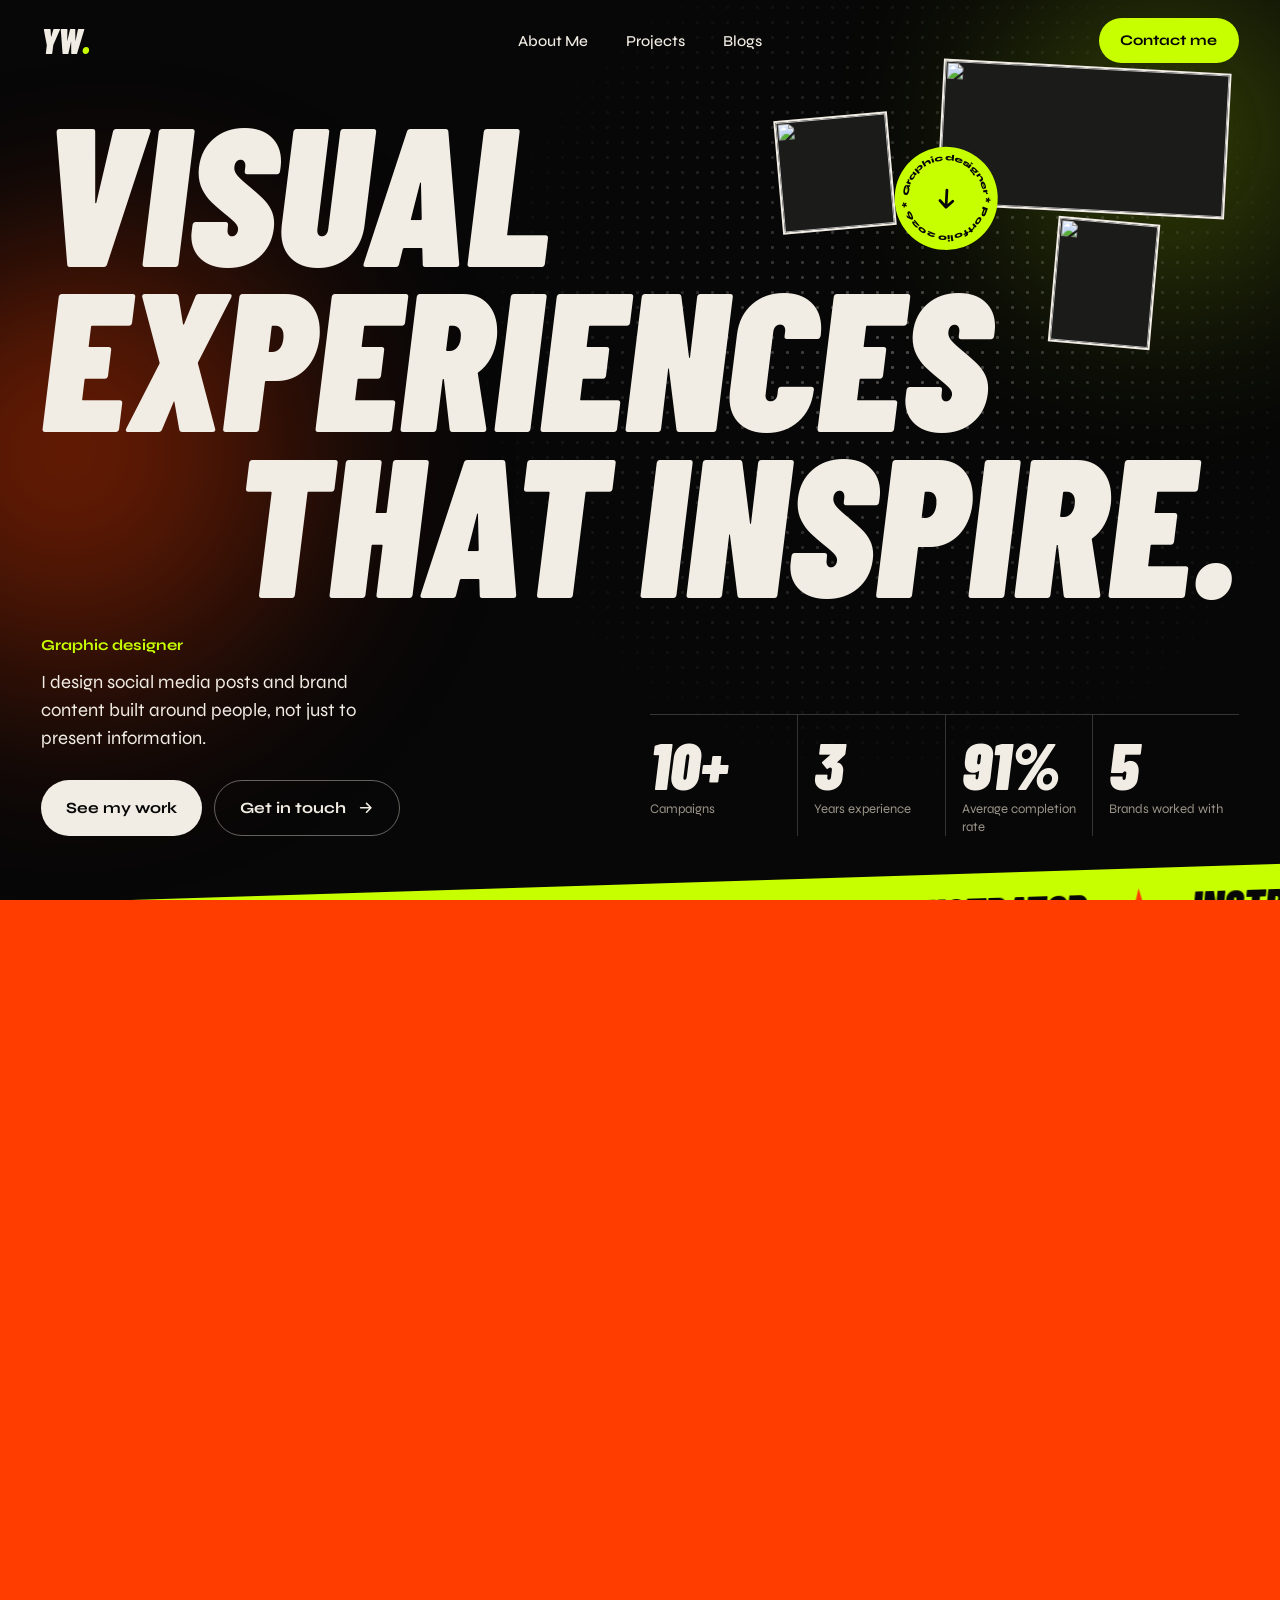
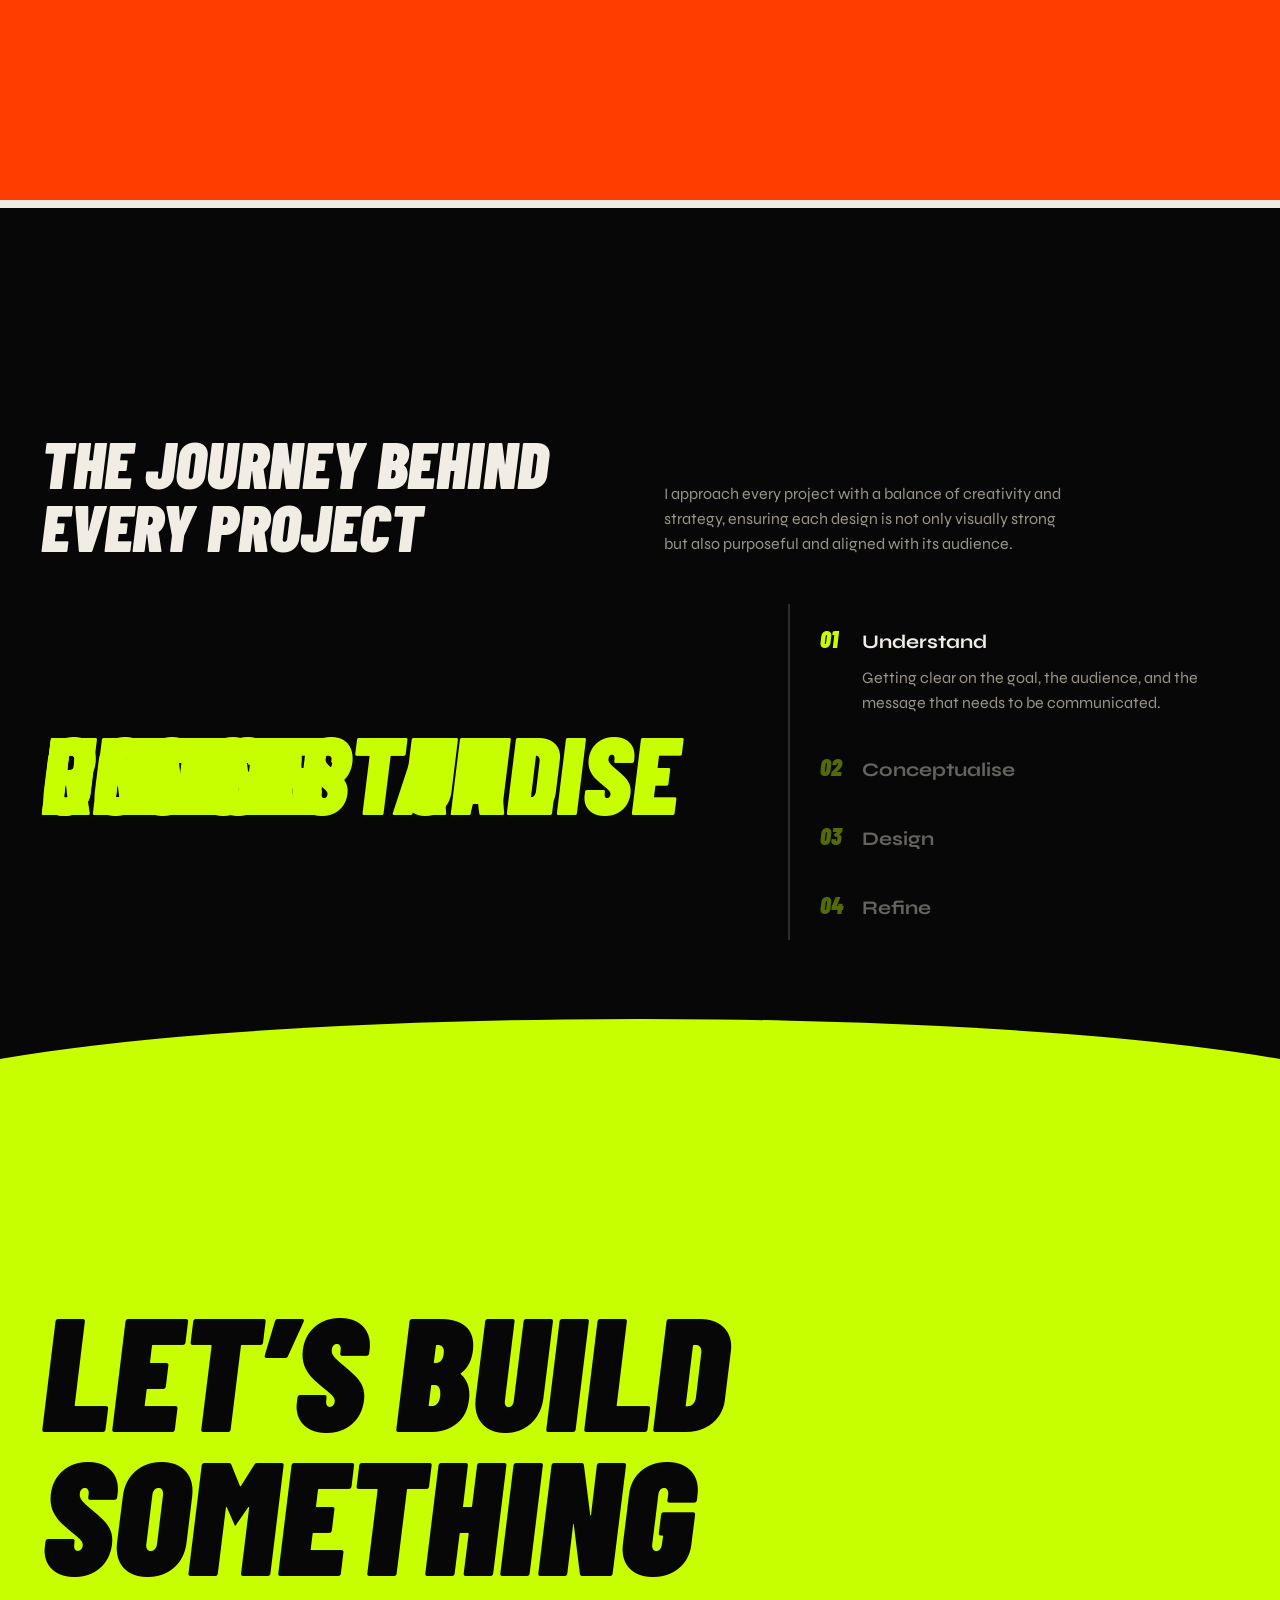
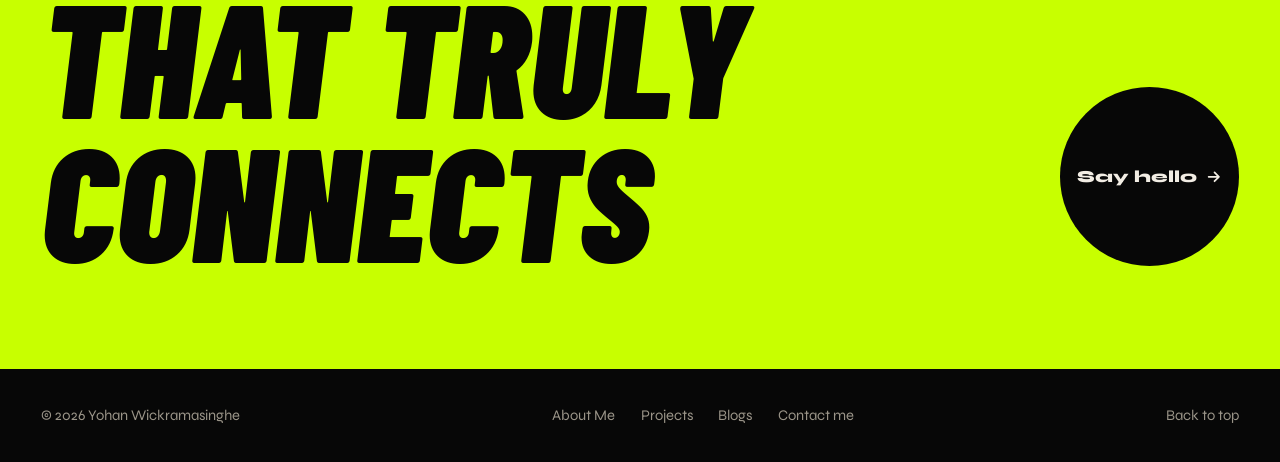
==== index.html @ 488ebc46 "Rebuild site with new design system and animations" ====
<!doctype html>
<html lang="en">
<head>
<meta charset="utf-8">
<meta name="viewport" content="width=device-width, initial-scale=1">
<title>Yohan Wickramasinghe | Graphic Designer</title>
<meta name="description" content="Yohan Wickramasinghe is a graphic designer who creates social media posts and brand content built around people.">
<meta name="theme-color" content="#070707">
<meta property="og:title" content="Yohan Wickramasinghe | Graphic Designer">
<meta property="og:description" content="Yohan Wickramasinghe is a graphic designer who creates social media posts and brand content built around people.">
<meta property="og:type" content="website">
<link rel="icon" href="favicon.ico">
<script>
(function(){var d=document.documentElement;d.classList.add('js');
try{if(sessionStorage.getItem('ywSeen'))d.classList.add('no-pre');
if(sessionStorage.getItem('ywNav')==='1'){d.classList.add('is-entering');setTimeout(function(){d.classList.remove('is-entering')},4000)}}catch(e){}})();
</script>
<link rel="preconnect" href="https://fonts.googleapis.com">
<link rel="preconnect" href="https://fonts.gstatic.com" crossorigin>
<link href="https://fonts.googleapis.com/css2?family=Barlow+Condensed:ital,wght@1,900&family=Syne:wght@400;500;700;800&display=swap" rel="stylesheet">
<link rel="stylesheet" href="CSS/site.css">
<link rel="stylesheet" href="CSS/index.css">
</head>
<body>
<div class="preloader" aria-hidden="true">
  <div class="pre-top"><span>YW.</span><span>Graphic designer</span></div>
  <div class="pre-count"><span class="pre-num">0</span><small>%</small></div>
</div>
<div class="curtain" aria-hidden="true"></div>
<div class="scrollbar" aria-hidden="true"></div>
<div class="cursor-dot" aria-hidden="true"></div>
<div class="cursor-bubble" aria-hidden="true"></div>

<header class="nav" id="nav">
  <a class="logo" href="/" aria-label="Yohan Wickramasinghe, home">YW<span>.</span></a>
  <nav aria-label="Main">
    <ul class="nav-links"><li><a href="/public/aboutme">About Me</a></li><li><a href="/public/projects">Projects</a></li><li><a href="/public/blogs">Blogs</a></li></ul>
  </nav>
  <a class="nav-btn" href="/public/contactme">Contact me</a>
  <button class="burger" id="burger" type="button" aria-label="Open menu" aria-expanded="false" aria-controls="menu"><span></span><span></span></button>
</header>

<div class="menu" id="menu" aria-hidden="true">
  <ul><li><a href="/public/aboutme">About Me</a></li><li><a href="/public/projects">Projects</a></li><li><a href="/public/blogs">Blogs</a></li><li><a href="/public/contactme">Contact me</a></li></ul>
  <p>Graphic designer</p>
</div>

<main>
  <!-- ========== HERO ========== -->
  <section class="hero" id="top" data-theme="ink">
    <div class="hero-bg" aria-hidden="true">
      <div class="blob b1"></div><div class="blob b2"></div><div class="halftone"></div>
    </div>

    <div class="title-wrap">
      <h1 class="hero-title kinetic" aria-label="Visual experiences that inspire.">
        <span class="line l1" aria-hidden="true"><span class="word">Visual</span></span>
        <span class="line l2" aria-hidden="true"><span class="word">Experiences</span></span>
        <span class="line l3" aria-hidden="true"><span class="word">That</span><span class="word">Inspire.</span></span>
      </h1>

      <figure class="float f2" data-depth=".55" aria-hidden="true"><span class="float-in"><img src="Assets/Registration%20reminder%201.png" width="1080" height="1350" alt=""></span></figure>
      <figure class="float f3" data-depth=".9" aria-hidden="true"><span class="float-in"><img src="Assets/Toph%20Post.png" width="1080" height="1080" alt=""></span></figure>
      <figure class="float f1" data-depth=".7" aria-hidden="true">
        <span class="float-in"><img src="Assets/featuredv4.png" width="1000" height="500" alt=""></span>
        <div class="stamp">
          <svg class="stamp-ring" viewBox="0 0 120 120">
            <defs><path id="ring" d="M60,60 m-44,0 a44,44 0 1,1 88,0 a44,44 0 1,1 -88,0"/></defs>
            <text font-size="10" font-weight="800" fill="currentColor" textLength="270" lengthAdjust="spacing"><textPath href="#ring">Graphic designer * Portfolio 2026 *</textPath></text>
          </svg>
          <svg class="stamp-ar" viewBox="0 0 24 24" fill="none" stroke="currentColor" stroke-width="2.6" stroke-linecap="round" stroke-linejoin="round"><path d="M12 4v16M6 14l6 6 6-6"/></svg>
        </div>
      </figure>
    </div>

    <div class="hero-foot">
      <div>
        <p class="role">Graphic designer</p>
        <p class="lede">I design social media posts and brand content built around people, not just to present information.</p>
        <div class="cta-row">
          <a class="btn btn-solid magnetic" href="/public/projects"><span>See my work</span></a>
          <a class="btn btn-line magnetic" href="/public/contactme"><span>Get in touch</span>
            <svg class="ar" viewBox="0 0 24 24" fill="none" stroke="currentColor" stroke-width="2.2" stroke-linecap="round" stroke-linejoin="round" aria-hidden="true"><path d="M5 12h14M13 6l6 6-6 6"/></svg>
          </a>
        </div>
      </div>
      <div class="stats">
        <div class="stat"><b data-to="10" data-suffix="+">10+</b><span>Campaigns</span></div>
        <div class="stat"><b data-to="3" data-suffix="">3</b><span>Years experience</span></div>
        <div class="stat"><b data-to="91" data-suffix="%">91%</b><span>Average completion rate</span></div>
        <div class="stat"><b data-to="5" data-suffix="">5</b><span>Brands worked with</span></div>
      </div>
    </div>
  </section>

  <!-- ========== SKILLS BAND ========== -->
  <div class="band-wrap" aria-label="Tools and skills">
    <div class="band" aria-hidden="true">
      <div class="band-track">
        <div class="band-group">
          <span>Adobe Photoshop</span><svg viewBox="0 0 24 24" fill="currentColor"><path d="M12 0l2.6 9.4L24 12l-9.4 2.6L12 24l-2.6-9.4L0 12l9.4-2.6z"/></svg>
          <span>Canva</span><svg viewBox="0 0 24 24" fill="currentColor"><path d="M12 0l2.6 9.4L24 12l-9.4 2.6L12 24l-2.6-9.4L0 12l9.4-2.6z"/></svg>
          <span>Figma</span><svg viewBox="0 0 24 24" fill="currentColor"><path d="M12 0l2.6 9.4L24 12l-9.4 2.6L12 24l-2.6-9.4L0 12l9.4-2.6z"/></svg>
          <span>Adobe Illustrator</span><svg viewBox="0 0 24 24" fill="currentColor"><path d="M12 0l2.6 9.4L24 12l-9.4 2.6L12 24l-2.6-9.4L0 12l9.4-2.6z"/></svg>
          <span>Instructional design</span><svg viewBox="0 0 24 24" fill="currentColor"><path d="M12 0l2.6 9.4L24 12l-9.4 2.6L12 24l-2.6-9.4L0 12l9.4-2.6z"/></svg>
          <span>Brand identity</span><svg viewBox="0 0 24 24" fill="currentColor"><path d="M12 0l2.6 9.4L24 12l-9.4 2.6L12 24l-2.6-9.4L0 12l9.4-2.6z"/></svg>
          <span>Merchandising</span><svg viewBox="0 0 24 24" fill="currentColor"><path d="M12 0l2.6 9.4L24 12l-9.4 2.6L12 24l-2.6-9.4L0 12l9.4-2.6z"/></svg>
        </div>
      </div>
    </div>
  </div>

  <!-- ========== WORK ========== -->
  <section class="work light" id="work" data-theme="paper">
    <div class="work-pin">
      <div class="work-track">

        <div class="w-intro">
          <h2 class="display" aria-label="Projects I’m proud of">
            <span class="line"><span class="li">Projects</span></span>
            <span class="line"><span class="li">I’m proud</span></span>
            <span class="line"><span class="li">of</span></span>
          </h2>
          <p>Five projects, from youth exchange to event promotion to merchandise. Keep scrolling to move through them.</p>
          <a class="w-all" href="/public/projects"><span>View all work</span>
            <svg class="ar" viewBox="0 0 24 24" fill="none" stroke="currentColor" stroke-width="2.2" stroke-linecap="round" stroke-linejoin="round" aria-hidden="true"><path d="M5 12h14M13 6l6 6-6 6"/></svg>
          </a>
        </div>

        <article class="w-panel" data-cursor="View">
          <span class="ghost" aria-hidden="true">iGV</span>
          <a class="w-frame" href="/public/igvirnm" style="--ar:2/1" aria-label="Driving Global Impact Through Youth Exchange">
            <span class="w-mask"><img class="w-img" src="Assets/featuredv4.png" width="1000" height="500" alt="Attraction campaign posts for AIESEC in SLIIT, promoting international volunteering"></span>
          </a>
          <div class="w-copy">
            <p class="w-client">AIESEC in SLIIT</p>
            <div class="tags"><span class="pill fill">Featured</span><span class="pill">Attraction campaigns</span></div>
            <h3 class="display">Driving Global Impact Through Youth Exchange</h3>
            <p class="d">Designed and executed attraction campaigns for iGV IR &amp; M at AIESEC in SLIIT, connecting purpose-driven youth to international volunteering opportunities.</p>
            <a class="w-link" href="/public/igvirnm"><span>View project</span><i><svg class="ar" viewBox="0 0 24 24" fill="none" stroke="currentColor" stroke-width="2.4" stroke-linecap="round" stroke-linejoin="round" aria-hidden="true"><path d="M5 12h14M13 6l6 6-6 6"/></svg></i></a>
          </div>
        </article>

        <article class="w-panel" data-cursor="View">
          <span class="ghost" aria-hidden="true">NLDS</span>
          <a class="w-frame" href="/public/nlds" style="--ar:4/5" aria-label="Crafting a Standout Marketing Application">
            <span class="w-mask"><img class="w-img" src="Assets/Registration%20reminder%201.png" width="1080" height="1350" alt="Registration reminder post from a digital post series for an AIESEC in Sri Lanka marketing application"></span>
          </a>
          <div class="w-copy">
            <p class="w-client">AIESEC in Sri Lanka</p>
            <div class="tags"><span class="pill">Personal branding</span></div>
            <h3 class="display">Crafting a Standout Marketing Application</h3>
            <p class="d">Designed a series of digital posts as part of my application to AIESEC in Sri Lanka's marketing team, showcasing my creativity, visual communication, and understanding of campaign-driven content.</p>
            <a class="w-link" href="/public/nlds"><span>View project</span><i><svg class="ar" viewBox="0 0 24 24" fill="none" stroke="currentColor" stroke-width="2.4" stroke-linecap="round" stroke-linejoin="round" aria-hidden="true"><path d="M5 12h14M13 6l6 6-6 6"/></svg></i></a>
          </div>
        </article>

        <article class="w-panel" data-cursor="View">
          <span class="ghost" aria-hidden="true">Cat 5.0</span>
          <a class="w-frame" href="/public/catalyst" style="--ar:1/1" aria-label="Inspiring Leadership Through Experience">
            <span class="w-mask"><img class="w-img" src="Assets/Toph%20Post.png" width="1080" height="1080" alt="Promotional post for Catalyst 5.0, a leadership development seminar"></span>
          </a>
          <div class="w-copy">
            <p class="w-client">AIESEC in SLIIT</p>
            <div class="tags"><span class="pill">Event promotion</span></div>
            <h3 class="display">Inspiring Leadership Through Experience</h3>
            <p class="d">Designed promotional content for Catalyst 5.0, AIESEC in SLIIT's Leadership Development Seminar, focused on engaging participants and driving attendance through cohesive visual storytelling.</p>
            <a class="w-link" href="/public/catalyst"><span>View project</span><i><svg class="ar" viewBox="0 0 24 24" fill="none" stroke="currentColor" stroke-width="2.4" stroke-linecap="round" stroke-linejoin="round" aria-hidden="true"><path d="M5 12h14M13 6l6 6-6 6"/></svg></i></a>
          </div>
        </article>

        <article class="w-panel" data-cursor="View">
          <span class="ghost" aria-hidden="true">GC</span>
          <a class="w-frame" href="/public/goldcoin" style="--ar:9/5" aria-label="Communicating Prestige Through Design">
            <span class="w-mask"><img class="w-img" src="Assets/goldcoinv4.png" width="540" height="300" alt="Flyer and email banner for the Gold Coin Award Ceremony"></span>
          </a>
          <div class="w-copy">
            <p class="w-client">Corporate event</p>
            <div class="tags"><span class="pill">Corporate communications</span></div>
            <h3 class="display">Communicating Prestige Through Design</h3>
            <p class="d">Developed flyers and email banners for the Gold Coin Award Ceremony, supporting event communication by presenting the agenda and announcements with clarity and visual consistency.</p>
            <a class="w-link" href="/public/goldcoin"><span>View project</span><i><svg class="ar" viewBox="0 0 24 24" fill="none" stroke="currentColor" stroke-width="2.4" stroke-linecap="round" stroke-linejoin="round" aria-hidden="true"><path d="M5 12h14M13 6l6 6-6 6"/></svg></i></a>
          </div>
        </article>

        <article class="w-panel" data-cursor="View">
          <span class="ghost" aria-hidden="true">Jackets</span>
          <a class="w-frame" href="/public/merch" style="--ar:9/5" aria-label="Bringing Identity to Life Through Merchandise Design">
            <span class="w-mask"><img class="w-img" src="Assets/merchandising.png" width="540" height="300" alt="T-shirt and jacket merchandise designs"></span>
          </a>
          <div class="w-copy">
            <p class="w-client">Merchandising</p>
            <div class="tags"><span class="pill">Brand &amp; merchandising</span></div>
            <h3 class="display">Bringing Identity to Life Through Merchandise Design</h3>
            <p class="d">Designed a range of merchandise including t-shirts and jackets, translating brand identity into wearable designs for events, membership, and personal creative exploration.</p>
            <a class="w-link" href="/public/merch"><span>View project</span><i><svg class="ar" viewBox="0 0 24 24" fill="none" stroke="currentColor" stroke-width="2.4" stroke-linecap="round" stroke-linejoin="round" aria-hidden="true"><path d="M5 12h14M13 6l6 6-6 6"/></svg></i></a>
          </div>
        </article>

      </div>
      <div class="w-progress" aria-hidden="true"><i></i></div>
    </div>
  </section>

  <!-- ========== PROCESS ========== -->
  <section class="process" id="process" data-theme="ink">
    <div class="p-pin">
      <div class="p-head">
        <h2 class="display" aria-label="The journey behind every project">
          <span class="line"><span class="li">The journey behind</span></span>
          <span class="line"><span class="li">every project</span></span>
        </h2>
        <p>I approach every project with a balance of creativity and strategy, ensuring each design is not only visually strong but also purposeful and aligned with its audience.</p>
      </div>
      <div class="p-stage">
        <div class="p-words" aria-hidden="true">
          <span class="p-word">Understand</span>
          <span class="p-word">Conceptualise</span>
          <span class="p-word">Design</span>
          <span class="p-word">Refine</span>
        </div>
        <ol class="p-steps">
          <i class="p-line" aria-hidden="true"></i>
          <li class="p-step is-on"><button type="button"><span class="n">01</span><h3>Understand</h3></button>
            <div class="desc"><div><p>Getting clear on the goal, the audience, and the message that needs to be communicated.</p></div></div></li>
          <li class="p-step"><button type="button"><span class="n">02</span><h3>Conceptualise</h3></button>
            <div class="desc"><div><p>Exploring ideas, visual directions, and creative approaches before moving into execution.</p></div></div></li>
          <li class="p-step"><button type="button"><span class="n">03</span><h3>Design</h3></button>
            <div class="desc"><div><p>Bringing concepts to life through digital content, branding, and visual assets with a focus on clarity and consistency.</p></div></div></li>
          <li class="p-step"><button type="button"><span class="n">04</span><h3>Refine</h3></button>
            <div class="desc"><div><p>Iterating based on feedback, improving details, and ensuring the final output delivers impact.</p></div></div></li>
        </ol>
      </div>
    </div>
  </section>

  <!-- ========== CTA ========== -->
  <section class="cta light" id="contact" data-theme="lime">
    <div class="cta-dome" aria-hidden="true"></div>
    <h2 class="cta-title display" aria-label="Let’s build something that truly connects">
      <span class="line"><span class="li">Let’s build</span></span>
      <span class="line"><span class="li">something</span></span>
      <span class="line"><span class="li">that truly</span></span>
      <span class="line"><span class="li">connects</span></span>
    </h2>
    <a class="magnet magnetic" href="/public/contactme"><span>Say hello
      <svg class="ar" viewBox="0 0 24 24" fill="none" stroke="currentColor" stroke-width="2.4" stroke-linecap="round" stroke-linejoin="round" aria-hidden="true"><path d="M5 12h14M13 6l6 6-6 6"/></svg></span></a>
  </section>
</main>

<footer class="foot">
  <span>&copy; 2026 Yohan Wickramasinghe</span>
  <ul>
    <li><a href="/public/aboutme">About Me</a></li>
    <li><a href="/public/projects">Projects</a></li>
    <li><a href="/public/blogs">Blogs</a></li>
    <li><a href="/public/contactme">Contact me</a></li>
  </ul>
  <button type="button" id="toTop">Back to top</button>
</footer>

<script src="https://cdnjs.cloudflare.com/ajax/libs/gsap/3.12.5/gsap.min.js"></script>
<script src="https://cdnjs.cloudflare.com/ajax/libs/gsap/3.12.5/ScrollTrigger.min.js"></script>
<script src="https://cdn.jsdelivr.net/npm/lenis@1.1.20/dist/lenis.min.js"></script>
<script src="JS/index.js"></script>
<script src="JS/site.js"></script>
</body>
</html>
---- CSS/site.css ----
/* ============================================================
   YW. portfolio v3  |  shared styles (every page loads this)
   Palette: ink / paper / electric lime / acid orange
   Type: Barlow Condensed Black Italic (display) + Syne (text)
   ============================================================ */
:root{
  --ink:#070707;
  --paper:#F2EDE4;
  --electric:#C8FF00;
  --acid:#FF3D00;
  --mute:#9A9488;
  --mute-paper:#5B574E;
  --line-ink:rgba(242,237,228,.18);
  --line-paper:rgba(7,7,7,.18);
  --display:"Barlow Condensed","Arial Narrow",Arial,sans-serif;
  --body:"Syne",system-ui,-apple-system,"Segoe UI",sans-serif;
  --pad:clamp(1.25rem,3.2vw,3rem);
  --ease:cubic-bezier(.22,1,.36,1);
}
*,*::before,*::after{box-sizing:border-box;margin:0;padding:0}
html{-webkit-text-size-adjust:100%}
html.lenis,html.lenis body{height:auto}
.lenis.lenis-smooth{scroll-behavior:auto!important}
.lenis.lenis-stopped{overflow:hidden}
body{
  background:var(--ink);color:var(--paper);
  font-family:var(--body);font-weight:400;line-height:1.55;
  overflow-x:clip;-webkit-font-smoothing:antialiased;
}
main{overflow-x:clip}
img{display:block;max-width:100%}
a{color:inherit;text-decoration:none}
button{font:inherit;color:inherit;background:none;border:0;cursor:pointer}
ul,ol{list-style:none}
:focus-visible{outline:3px solid var(--electric);outline-offset:4px}
.light :focus-visible{outline-color:var(--ink)}
.sr-only{position:absolute;width:1px;height:1px;overflow:hidden;clip:rect(0 0 0 0);white-space:nowrap}
.light{background:var(--paper);color:var(--ink)}

.display{font-family:var(--display);font-weight:900;font-style:italic;text-transform:uppercase;letter-spacing:-.003em}
/* line mask: headings rise up through it */
.line{display:block;overflow:hidden;padding:.05em .08em;margin:-.05em -.08em}
.li{display:block;will-change:transform}

/* ---------- kinetic headline characters ---------- */
.word{display:inline-flex}
.ch{
  display:inline-block;--s:0;
  transform:translateY(calc(var(--s) * -.075em)) rotate(calc(var(--s) * -5deg)) scaleY(calc(1 + var(--s) * .1));
  color:var(--paper);
  color:color-mix(in srgb,var(--electric) calc(var(--s) * 100%),var(--paper));
}
.ci{display:inline-block}
/* kinetic titles stay hidden until the script has split them, so there is no flash of plain text */
.js .kinetic{visibility:hidden}
.js .kinetic.is-split,.no-gsap .kinetic,.failsafe .kinetic{visibility:visible}

/* ---------- page curtain / progress ---------- */
.curtain{position:fixed;inset:0;background:var(--acid);z-index:1500;pointer-events:none;transform:translateY(100%)}
.is-entering .curtain{transform:translateY(0)}
.scrollbar{position:fixed;top:0;left:0;right:0;height:3px;background:var(--acid);z-index:200;transform:scaleX(0);transform-origin:left}

/* ---------- cursor ---------- */
.cursor-dot,.cursor-bubble{position:fixed;left:0;top:0;pointer-events:none;border-radius:50%;display:none}
.cursor-dot{width:12px;height:12px;background:#fff;mix-blend-mode:difference;z-index:1100;opacity:0}
.cursor-bubble{width:112px;height:112px;background:var(--electric);color:var(--ink);place-items:center;font-weight:800;font-size:.92rem;z-index:1090}
@media (hover:hover) and (pointer:fine){
  html.has-cursor,html.has-cursor *{cursor:none!important}
  html.has-cursor .cursor-dot{display:block}
  html.has-cursor .cursor-bubble{display:grid}
}

/* ---------- nav ---------- */
.nav{
  position:fixed;top:0;left:0;right:0;z-index:100;
  display:grid;grid-template-columns:1fr auto 1fr;align-items:center;
  padding:1.1rem var(--pad);color:var(--paper);
  transition:transform .7s var(--ease),color .35s,background-color .35s;
}
.nav.is-hidden{transform:translateY(-120%)}
.nav.is-stuck{background-color:var(--nav-bg,rgba(7,7,7,.78));-webkit-backdrop-filter:blur(14px);backdrop-filter:blur(14px)}
.menu-open .nav.is-stuck{background-color:transparent;-webkit-backdrop-filter:none;backdrop-filter:none}
.nav.on-light{color:var(--ink)}
.logo{font-family:var(--display);font-weight:900;font-style:italic;font-size:2.2rem;line-height:1;justify-self:start}
.logo span{color:var(--electric);transition:color .35s}
.on-light .logo span,.menu-open .logo span{color:var(--acid)}
.nav-links{display:flex;gap:2.4rem}
.nav-links a{position:relative;font-weight:500;font-size:.95rem;padding:.35rem 0}
.nav-links a::after{
  content:"";position:absolute;left:0;right:0;bottom:0;height:2px;background:currentColor;
  transform:scaleX(0);transform-origin:right;transition:transform .55s var(--ease);
}
.nav-links a:hover::after,.nav-links a:focus-visible::after,.nav-links a[aria-current="page"]::after{transform:scaleX(1);transform-origin:left}
.nav-btn{
  justify-self:end;background:var(--electric);color:var(--ink);font-weight:700;font-size:.92rem;
  padding:.72rem 1.35rem;border-radius:999px;transition:background .35s,color .35s;
}
.on-light .nav-btn{background:var(--ink);color:var(--paper)}
.nav-btn:hover,.nav-btn[aria-current="page"]{background:var(--acid);color:var(--ink)}
.burger{display:none;justify-self:end;width:2.9rem;height:2.9rem;border-radius:50%;position:relative}
.burger span{position:absolute;left:.85rem;right:.85rem;height:2px;background:currentColor;transition:transform .5s var(--ease),top .5s var(--ease)}
.burger span:nth-child(1){top:1.1rem}.burger span:nth-child(2){top:1.7rem}
.menu-open .burger span:nth-child(1){top:1.4rem;transform:rotate(45deg)}
.menu-open .burger span:nth-child(2){top:1.4rem;transform:rotate(-45deg)}
.menu-open .nav{color:var(--ink);transform:none}

.menu{
  position:fixed;inset:0;z-index:90;background:var(--electric);color:var(--ink);
  display:flex;flex-direction:column;justify-content:center;padding:6rem var(--pad) 2rem;
  clip-path:circle(0 at 88% 4%);visibility:hidden;
  transition:clip-path .85s var(--ease),visibility 0s .85s;
}
.menu-open .menu{clip-path:circle(150% at 88% 4%);visibility:visible;transition:clip-path .85s var(--ease),visibility 0s}
.menu li{overflow:hidden}
.menu a{
  display:block;font-family:var(--display);font-weight:900;font-style:italic;text-transform:uppercase;
  font-size:clamp(3.6rem,19vw,7rem);line-height:.95;
  transform:translateY(105%);transition:transform .8s var(--ease);
}
.menu-open .menu a{transform:none}
.menu li:nth-child(1) a{transition-delay:.15s}.menu li:nth-child(2) a{transition-delay:.21s}
.menu li:nth-child(3) a{transition-delay:.27s}.menu li:nth-child(4) a{transition-delay:.33s}
.menu p{margin-top:2rem;font-weight:500}

/* ---------- buttons, chips ---------- */
.btn{
  position:relative;isolation:isolate;overflow:hidden;
  display:inline-flex;align-items:center;gap:.65rem;
  padding:.95rem 1.55rem;border-radius:999px;font-weight:700;font-size:.98rem;
  transition:color .4s var(--ease),border-color .4s;
}
.btn::before{
  content:"";position:absolute;inset:0;z-index:-1;background:var(--electric);
  transform:translateY(101%);border-radius:50% 50% 0 0 / 100% 100% 0 0;
  transition:transform .6s var(--ease),border-radius .6s var(--ease);
}
.btn:hover::before,.btn:focus-visible::before{transform:none;border-radius:0}
.btn-solid{background:var(--paper);color:var(--ink)}
.btn-line{border:1.5px solid rgba(242,237,228,.4)}
.btn-line:hover{color:var(--ink);border-color:var(--electric)}
.light .btn-solid{background:var(--ink);color:var(--paper)}
.light .btn-solid:hover{color:var(--ink)}
.light .btn-line{border-color:rgba(7,7,7,.4)}
.ar{width:1.1rem;height:1.1rem;flex:none;transition:transform .5s var(--ease)}
.btn:hover .ar{transform:translateX(4px)}
.pill{display:inline-block;font-weight:700;font-size:.78rem;line-height:1;padding:.42rem .8rem;border:1.5px solid currentColor;border-radius:999px;white-space:nowrap}
.pill.fill{background:var(--electric);border-color:var(--electric);color:var(--ink)}
.chips{display:flex;flex-wrap:wrap;gap:.6rem}
.chip-btn{
  font-weight:700;font-size:.92rem;padding:.7rem 1.25rem;border-radius:999px;
  border:1.5px solid var(--line-ink);transition:background .35s,color .35s,border-color .35s;
}
.chip-btn:hover{border-color:var(--electric)}
.chip-btn[aria-pressed="true"]{background:var(--electric);border-color:var(--electric);color:var(--ink)}

/* ---------- inner page hero (shared) ---------- */
.page-hero{
  position:relative;overflow:hidden;
  padding:8.5rem var(--pad) 4rem;min-height:72vh;min-height:72svh;
  display:flex;flex-direction:column;justify-content:flex-end;gap:2.2rem;
  --mx:70%;--my:38%;
}
.hero-bg{position:absolute;inset:0;pointer-events:none;z-index:0}
.blob{position:absolute;border-radius:50%;filter:blur(80px);will-change:transform}
.b1{width:48vw;height:48vw;left:-14vw;top:22%;background:radial-gradient(circle at 40% 40%,var(--acid),transparent 66%);opacity:.5}
.b2{width:42vw;height:42vw;right:-12vw;top:-14%;background:radial-gradient(circle,var(--electric),transparent 66%);opacity:.3}
.halftone{
  position:absolute;inset:0;
  background-image:radial-gradient(rgba(242,237,228,.3) 1.3px,transparent 1.7px);background-size:15px 15px;
  -webkit-mask-image:radial-gradient(34vw 34vw at var(--mx) var(--my),#000,transparent);
  mask-image:radial-gradient(34vw 34vw at var(--mx) var(--my),#000,transparent);
}
.page-hero>*:not(.hero-bg){position:relative;z-index:2}
.page-title{
  position:relative;display:flex;flex-direction:column;
  font-family:var(--display);font-weight:900;font-style:italic;text-transform:uppercase;
  line-height:.84;font-size:clamp(3.4rem,13vw,13rem);
}
.page-title .line{display:flex;flex-wrap:wrap;column-gap:.17em}
.page-title.is-live .line{overflow:visible}
.page-sub{max-width:44ch;color:var(--paper);font-size:clamp(1.05rem,1.45vw,1.3rem);line-height:1.5}
.hero-foot-row{display:flex;flex-wrap:wrap;align-items:flex-end;justify-content:space-between;gap:1.5rem 3rem}

[data-rule]{position:relative}
.rule-line{position:absolute;left:0;right:0;top:0;height:1px;background:currentColor;opacity:.25;pointer-events:none}

/* ---------- closing call to action (lime) ---------- */
.cta{
  position:relative;z-index:2;background:var(--electric);color:var(--ink);
  padding:clamp(7rem,15vw,13rem) var(--pad) clamp(4rem,8vw,7rem);
}
.cta-dome{position:absolute;left:-10%;right:-10%;top:-7vw;height:14vw;background:var(--electric);border-radius:50%;transform-origin:50% 100%;pointer-events:none}
.cta-title{position:relative;font-size:clamp(3.6rem,12.6vw,12.5rem);line-height:.84}
.magnet{
  position:absolute;right:var(--pad);bottom:clamp(4rem,8vw,7rem);
  width:clamp(8rem,14vw,13rem);aspect-ratio:1;border-radius:50%;
  background:var(--ink);color:var(--paper);display:grid;place-items:center;
  font-weight:800;font-size:1.05rem;transition:background .4s,color .4s;
}
.magnet:hover,.magnet:focus-visible{background:var(--acid);color:var(--ink)}
.magnet span{display:inline-flex;align-items:center;gap:.5rem;white-space:nowrap}

/* ---------- footer ---------- */
.foot{
  background:var(--ink);color:var(--mute);padding:2.2rem var(--pad);
  display:flex;flex-wrap:wrap;gap:1.2rem 2.5rem;justify-content:space-between;align-items:center;font-size:.92rem;
}
.foot ul{display:flex;flex-wrap:wrap;gap:.6rem 1.6rem}
.foot a,.foot button{transition:color .3s}
.foot a:hover,.foot button:hover{color:var(--electric)}

/* ---------- responsive ---------- */
@media (min-width:900px){
  .page-title .line{flex-wrap:nowrap}
}
@media (max-width:899px){
  .nav-links,.nav-btn{display:none}
  .nav{grid-template-columns:1fr auto}
  .burger{display:block}
  .page-hero{padding-top:6.5rem;min-height:60svh}
  .magnet{position:relative;right:auto;bottom:auto;margin-top:3rem;width:9.8rem}
  .cta{padding-bottom:4rem}
  .foot{flex-direction:column;align-items:flex-start}
}
@media (prefers-reduced-motion:reduce){
  .preloader,.curtain{display:none!important}
  *,*::before,*::after{transition:none!important}
}
---- CSS/index.css ----
/* Homepage only. Shared styles live in site.css. */
/* ---------- preloader / curtain / progress ---------- */
.preloader{
  position:fixed;inset:0;z-index:2000;background:var(--electric);color:var(--ink);
  display:none;flex-direction:column;justify-content:space-between;
  padding:1.3rem var(--pad) 0;
}
.js .preloader{display:flex}
.pre-top{display:flex;justify-content:space-between;font-weight:700}
.pre-count{
  font-family:var(--display);font-weight:900;font-style:italic;
  font-size:clamp(9rem,36vw,32rem);line-height:.78;margin-left:-.04em;
  display:flex;align-items:flex-end;
}
.pre-count small{font-size:.28em;line-height:1;margin:0 0 .2em .08em}
.no-pre .preloader{display:none!important}

/* ---------- hero ---------- */
.hero{
  position:relative;min-height:100vh;min-height:100svh;overflow:hidden;
  padding:6.6rem var(--pad) 6.2rem;
  display:flex;flex-direction:column;justify-content:space-between;gap:2rem;
  --mx:70%;--my:38%;
}
.title-wrap{position:relative;z-index:2}
.hero-title{
  position:relative;z-index:2;display:flex;flex-direction:column;
  font-family:var(--display);font-weight:900;font-style:italic;text-transform:uppercase;
  line-height:.84;font-size:clamp(3.4rem,15.4vw,15rem);
}
.hero-title .line{display:flex;flex-wrap:wrap;column-gap:.17em}
.hero-title .l3{justify-content:flex-end}
.hero-title.is-live .line{overflow:visible}

.float{position:absolute;z-index:1}
.float-in{display:block;border:2px solid var(--paper);overflow:hidden;background:#1b1b1a}
.float img{width:100%;height:100%;object-fit:cover}
.f1{width:24%;aspect-ratio:2/1;right:1%;top:-8%;rotate:3deg}
.f3{width:9.5%;aspect-ratio:1;right:29%;top:2%;rotate:-5deg}
.f2{width:8.5%;aspect-ratio:4/5;right:7%;top:23%;rotate:5deg;z-index:0}
.stamp{
  position:absolute;left:-2.6rem;bottom:-2.8rem;width:6.4rem;height:6.4rem;border-radius:50%;
  background:var(--electric);color:var(--ink);display:grid;place-items:center;z-index:3;
}
.stamp-ring{position:absolute;inset:0;width:100%;height:100%}
.stamp-ar{width:1.6rem;height:1.6rem}

.hero-foot{position:relative;z-index:3;display:grid;grid-template-columns:minmax(0,1fr) minmax(0,1.05fr);gap:3rem;align-items:end}
.role{font-weight:700;color:var(--electric);font-size:.95rem;margin-bottom:.7rem}
.lede{font-size:clamp(1.05rem,1.45vw,1.3rem);max-width:33ch;line-height:1.5}
.cta-row{display:flex;flex-wrap:wrap;gap:.8rem;margin-top:1.7rem}
.stats{display:grid;grid-template-columns:repeat(4,minmax(0,1fr));border-top:1px solid rgba(242,237,228,.2)}
.stat{padding:1.1rem .8rem 0 0}
.stat+.stat{border-left:1px solid rgba(242,237,228,.2);padding-left:1rem}
.stat b{display:block;font-family:var(--display);font-weight:900;font-style:italic;font-size:clamp(2.8rem,5.2vw,4.8rem);line-height:.95}
.stat span{display:block;margin-top:.35rem;font-size:.82rem;line-height:1.35;color:var(--mute)}

/* ---------- skills band ---------- */
.band-wrap{position:relative;z-index:6;margin:-3.4rem 0;pointer-events:none}
.band{
  transform:rotate(-1.8deg);width:106vw;margin-left:-3vw;overflow:hidden;
  background:var(--electric);color:var(--ink);padding:1rem 0;border-block:3px solid var(--ink);
}
.band-track{display:flex;width:max-content;will-change:transform}
.band-group{
  display:flex;align-items:center;gap:2.2rem;padding-right:2.2rem;white-space:nowrap;
  font-family:var(--display);font-weight:900;font-style:italic;text-transform:uppercase;
  font-size:clamp(1.8rem,3.4vw,3.2rem);line-height:1;
}
.band-group svg{width:.8em;height:.8em;flex:none;color:var(--acid)}

/* ---------- work ---------- */
.work{position:relative;background:var(--paper);color:var(--ink)}
.work-pin{height:100vh;height:100svh;overflow:hidden;position:relative;display:flex;align-items:center}
.work-track{display:flex;align-items:center;gap:clamp(5rem,9vw,10rem);padding:0 var(--pad);width:max-content;will-change:transform}
.w-intro{flex:none;width:min(44rem,46vw)}
.w-intro h2{font-size:clamp(4.6rem,11vw,10.5rem);line-height:.84}
.w-intro p{margin-top:1.8rem;max-width:30ch;color:var(--mute-paper)}
.w-intro .w-all{display:inline-flex;align-items:center;gap:.6rem;margin-top:1.6rem;font-weight:700;border-bottom:2px solid var(--ink);padding-bottom:.2rem}
.w-panel{position:relative;flex:none;display:flex;align-items:center;gap:clamp(2rem,3.6vw,4rem)}
.ghost{
  position:absolute;left:-.8rem;bottom:100%;transform:translateY(30%);z-index:0;pointer-events:none;white-space:nowrap;
  font-family:var(--display);font-weight:900;font-style:italic;text-transform:uppercase;
  font-size:clamp(6rem,12.5vw,12rem);line-height:.8;color:transparent;-webkit-text-stroke:2px rgba(7,7,7,.16);
}
.w-frame{
  position:relative;z-index:1;display:block;height:min(58vh,33rem);aspect-ratio:var(--ar);
  box-shadow:12px 12px 0 var(--ink);transition:box-shadow .5s var(--ease);will-change:transform;
}
.w-frame:hover,.w-frame:focus-visible{box-shadow:22px 22px 0 var(--acid)}
.w-mask{position:absolute;inset:0;overflow:hidden;background:var(--ink)}
.w-img{position:absolute;top:0;left:-12%;width:124%;height:100%;max-width:none;object-fit:cover}
.w-copy{position:relative;z-index:1;width:clamp(18rem,26vw,25rem)}
.w-panel:nth-child(odd) .w-copy{transform:translateY(7vh)}
.w-panel:nth-child(even) .w-copy{transform:translateY(-7vh)}
.w-client{font-weight:700;font-size:.98rem}
.tags{display:flex;flex-wrap:wrap;gap:.45rem;margin-top:.55rem}
.pill{display:inline-block;font-weight:700;font-size:.78rem;line-height:1;padding:.42rem .8rem;border:1.5px solid var(--ink);border-radius:999px}
.pill.fill{background:var(--electric)}
.w-copy h3{font-size:clamp(2.3rem,3.5vw,3.5rem);line-height:.92;margin:1rem 0 .9rem}
.w-copy .d{color:var(--mute-paper);font-size:.97rem}
.w-link{display:inline-flex;align-items:center;gap:.8rem;margin-top:1.3rem;font-weight:700}
.w-link i{width:3rem;height:3rem;border-radius:50%;background:var(--ink);color:var(--electric);display:grid;place-items:center;transition:background .4s,color .4s}
.w-link:hover i,.w-link:focus-visible i{background:var(--acid);color:var(--ink)}
.w-progress{position:absolute;left:var(--pad);right:var(--pad);bottom:2.1rem;height:4px;background:rgba(7,7,7,.13);z-index:3}
.w-progress i{display:block;height:100%;background:var(--ink);transform:scaleX(0);transform-origin:left}

/* ---------- process ---------- */
.process{position:relative;background:var(--ink);color:var(--paper)}
.p-pin{min-height:100vh;min-height:100svh;display:flex;flex-direction:column;justify-content:center;gap:3rem;padding:7.5rem var(--pad) 4rem}
.p-head{display:grid;grid-template-columns:minmax(0,1fr) minmax(0,1fr);gap:3rem;align-items:end}
.p-head h2{font-size:clamp(2.8rem,5.2vw,5rem);line-height:.9}
.p-head p{color:var(--mute);max-width:46ch}
.p-stage{display:grid;grid-template-columns:minmax(0,1.55fr) minmax(0,1fr);gap:3rem;align-items:center}
.p-words{position:relative;height:clamp(8rem,16vw,15rem)}
.p-word{
  position:absolute;left:0;top:50%;transform:translateY(-50%);display:flex;overflow:hidden;
  padding:.04em .1em .04em 0;white-space:nowrap;
  font-family:var(--display);font-weight:900;font-style:italic;text-transform:uppercase;
  font-size:var(--pw,clamp(4rem,8.6vw,9rem));line-height:.86;color:var(--electric);
}
.p-steps{position:relative;padding-left:2rem}
.p-steps::before{content:"";position:absolute;left:0;top:0;bottom:0;width:2px;background:rgba(242,237,228,.16)}
.p-line{position:absolute;left:0;top:0;bottom:0;width:2px;background:var(--electric);transform:scaleY(0);transform-origin:top}
.p-step{padding:1rem 0;opacity:.4;transition:opacity .5s}
.p-step.is-on{opacity:1}
.p-step button{display:flex;align-items:baseline;gap:1rem;width:100%;text-align:left}
.p-step .n{font-family:var(--display);font-weight:900;font-style:italic;color:var(--electric);font-size:1.5rem;min-width:1.6rem}
.p-step h3{font-weight:700;font-size:1.2rem}
.p-step .desc{display:grid;grid-template-rows:0fr;transition:grid-template-rows .6s var(--ease)}
.p-step.is-on .desc{grid-template-rows:1fr}
.p-step .desc>div{overflow:hidden}
.p-step p{color:var(--mute);padding-top:.55rem;margin-left:2.6rem;max-width:40ch}
.w-link:hover .ar{transform:translateX(4px)}
.work .pill{border-color:var(--ink)}
.work .pill.fill{background:var(--electric)}

@media (min-width:900px){
  .hero-title .line{flex-wrap:nowrap}
}
@media (max-width:899px){
  .hero{padding-top:6.2rem;padding-bottom:7.5rem}
  .hero-foot{grid-template-columns:1fr;gap:2.4rem}
  .stats{grid-template-columns:repeat(2,minmax(0,1fr))}
  .stat:nth-child(3){border-left:0;padding-left:0}
  .stat:nth-child(n+3){margin-top:1rem}
  .f1{width:39%;right:0;top:-1%}
  .f2,.f3{display:none}
  .stamp{width:3.7rem;height:3.7rem;left:-.7rem;top:-1.5rem;bottom:auto}
  .stamp-ar{width:1rem;height:1rem}
  .band-wrap{margin:-2.2rem 0}
}
/* stacked layout: phones, and anyone who prefers reduced motion */
@media (max-width:899px),(prefers-reduced-motion:reduce){
  .work-pin{height:auto;overflow:visible;display:block;padding:7.5rem 0 4rem}
  .work-track{display:block;width:auto}
  .w-intro{width:auto;margin-bottom:4rem}
  .w-panel{display:block;margin-bottom:5rem}
  .w-frame{height:auto;width:min(calc(100% - 12px),40rem);aspect-ratio:var(--ar);box-shadow:9px 9px 0 var(--ink);margin-bottom:1.8rem}
  .w-img{left:0;width:100%}
  .w-copy{width:auto;max-width:34rem;transform:none!important}
  .ghost{display:none}
  .w-progress{display:none}
  .p-pin{display:block;padding:7rem var(--pad) 4rem}
  .p-head{grid-template-columns:1fr;gap:1.2rem}
  .p-stage{display:block;margin-top:3rem}
  .p-words{display:none}
  .p-steps{padding-left:0}
  .p-steps::before,.p-line{display:none}
  .p-step{opacity:1;padding:2rem 0;border-top:1px solid rgba(242,237,228,.2)}
  .p-step button{display:block;pointer-events:none}
  .p-step h3{
    font-family:var(--display);font-weight:900;font-style:italic;text-transform:uppercase;
    font-size:clamp(3.2rem,15vw,6rem);line-height:.9;color:var(--electric);margin-top:.3rem;
  }
  .p-step .desc{grid-template-rows:1fr}
  .p-step p{margin-left:0;max-width:none}
}
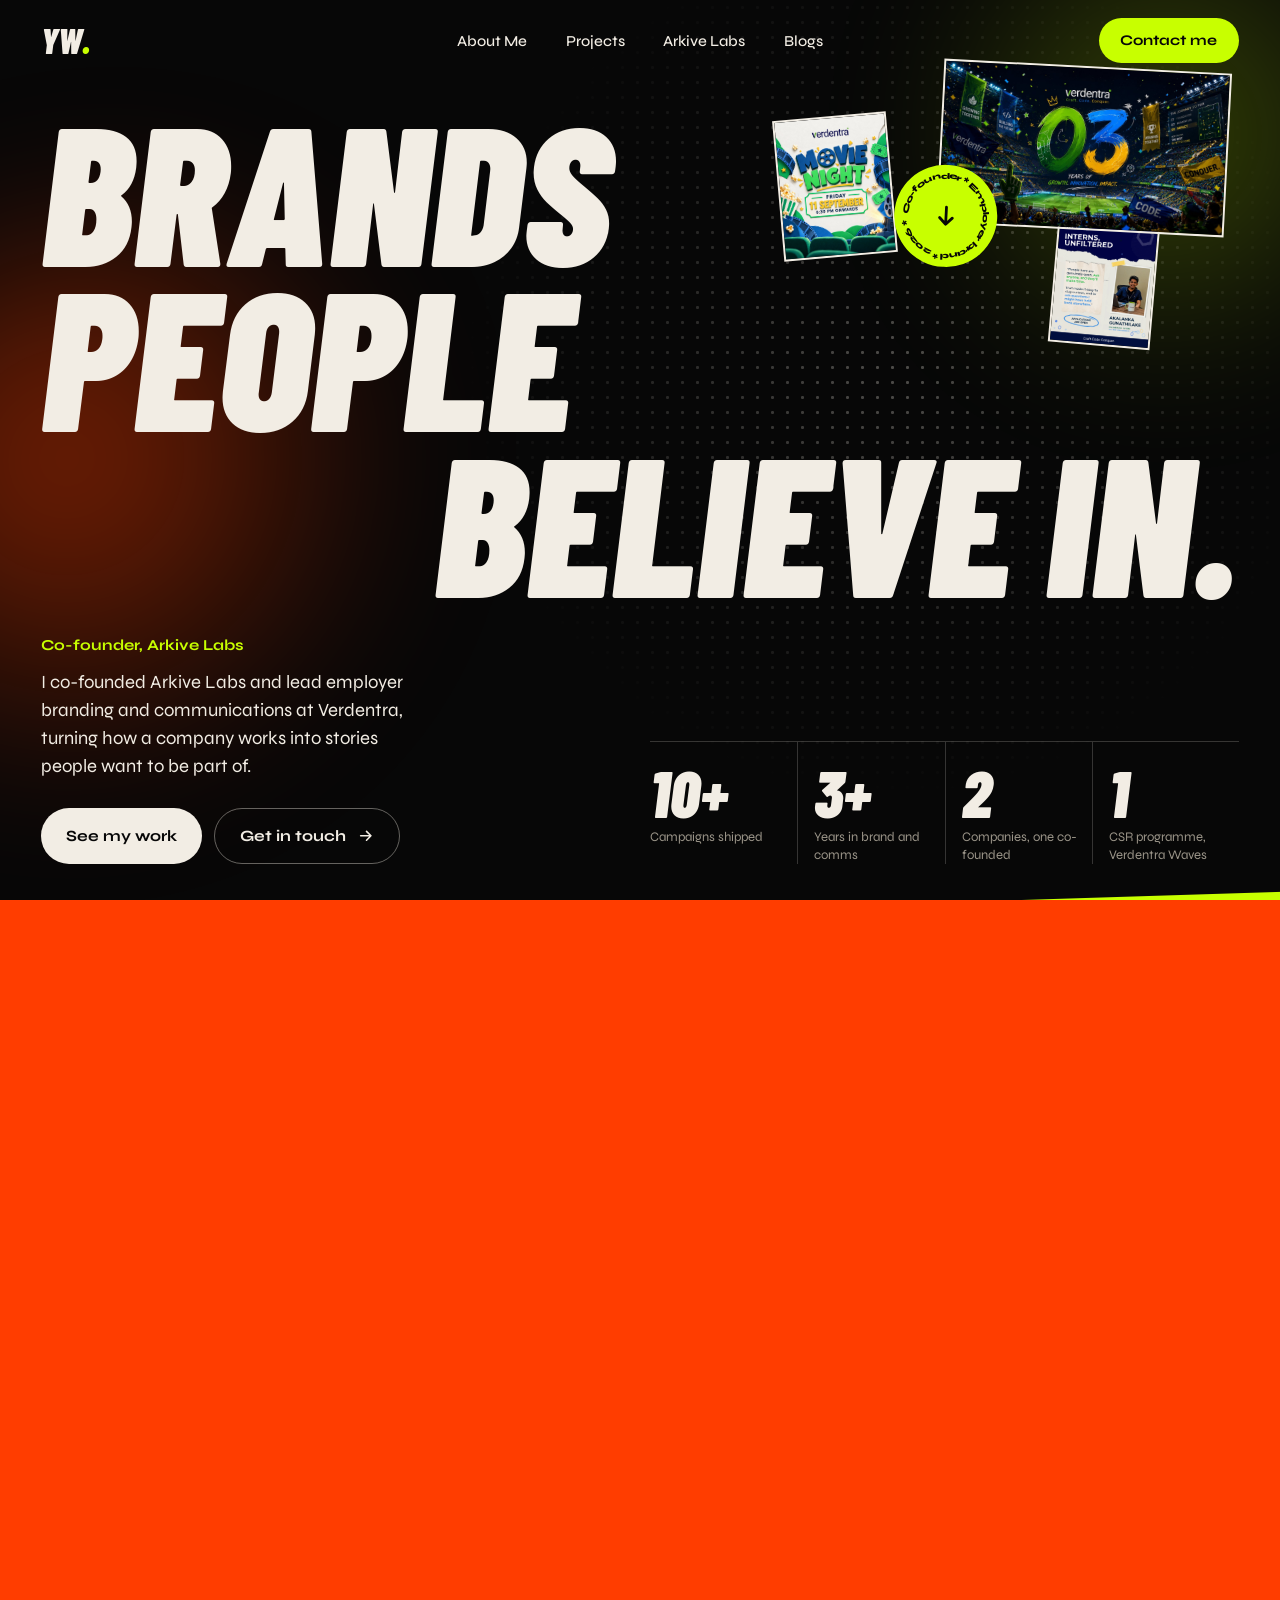
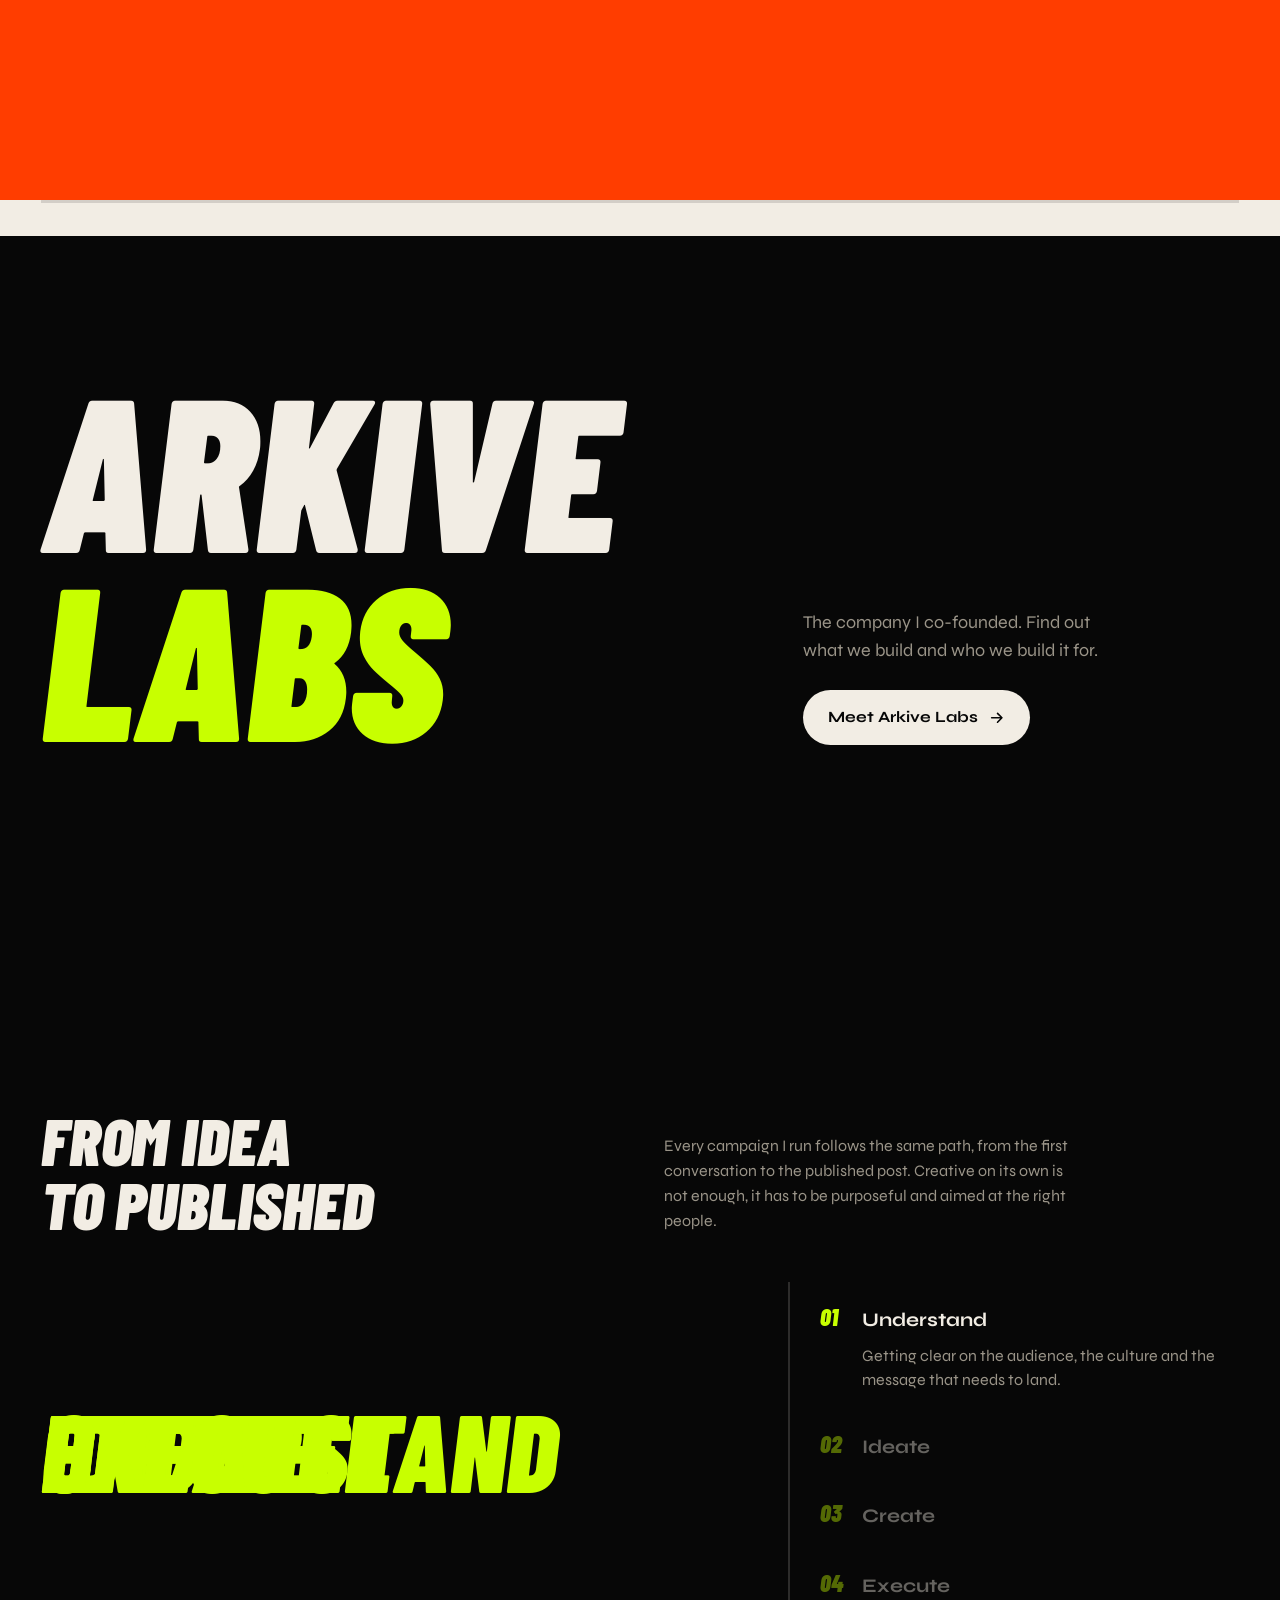
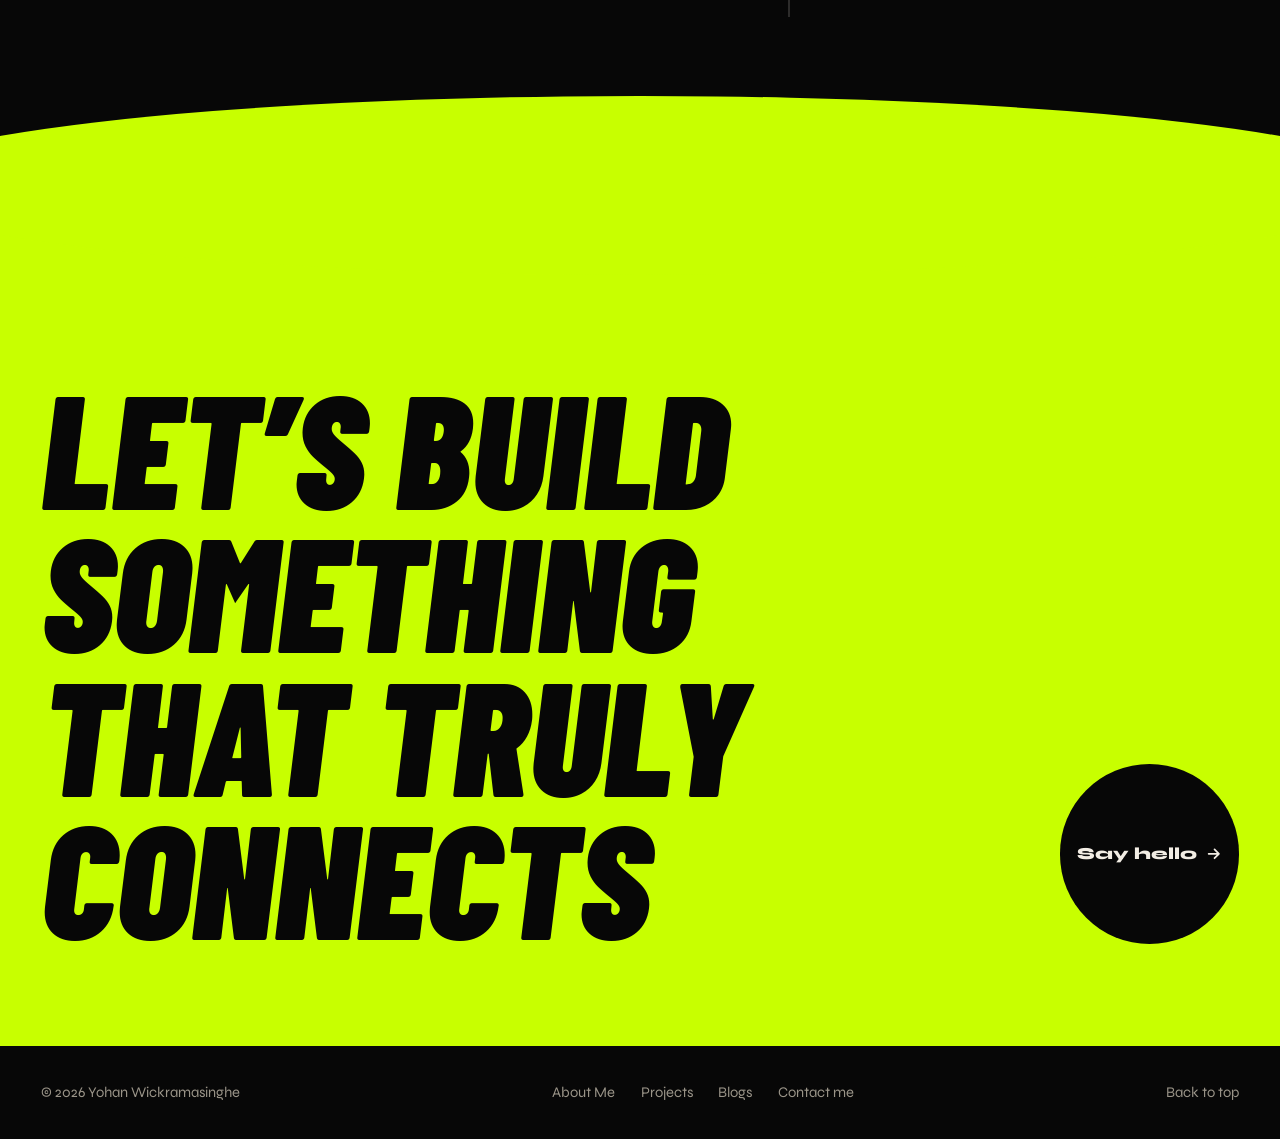
==== commit eb59d192: "Rebuild site: new design, Verdentra project, Arkive Labs page" ====
--- a/index.html
+++ b/index.html
@@ -3,11 +3,11 @@
 <head>
 <meta charset="utf-8">
 <meta name="viewport" content="width=device-width, initial-scale=1">
-<title>Yohan Wickramasinghe | Graphic Designer</title>
-<meta name="description" content="Yohan Wickramasinghe is a graphic designer who creates social media posts and brand content built around people.">
+<title>Yohan Wickramasinghe | Co-founder and Employer Branding</title>
+<meta name="description" content="Yohan Wickramasinghe is co-founder of Arkive Labs and Exec. Employer Branding and Comms at Verdentra, building brands people want to be part of.">
 <meta name="theme-color" content="#070707">
-<meta property="og:title" content="Yohan Wickramasinghe | Graphic Designer">
-<meta property="og:description" content="Yohan Wickramasinghe is a graphic designer who creates social media posts and brand content built around people.">
+<meta property="og:title" content="Yohan Wickramasinghe | Co-founder and Employer Branding">
+<meta property="og:description" content="Yohan Wickramasinghe is co-founder of Arkive Labs and Exec. Employer Branding and Comms at Verdentra, building brands people want to be part of.">
 <meta property="og:type" content="website">
 <link rel="icon" href="favicon.ico">
 <script>
@@ -23,7 +23,7 @@
 </head>
 <body>
 <div class="preloader" aria-hidden="true">
-  <div class="pre-top"><span>YW.</span><span>Graphic designer</span></div>
+  <div class="pre-top"><span>YW.</span><span>Employer branding</span></div>
   <div class="pre-count"><span class="pre-num">0</span><small>%</small></div>
 </div>
 <div class="curtain" aria-hidden="true"></div>
@@ -34,15 +34,15 @@
 <header class="nav" id="nav">
   <a class="logo" href="/" aria-label="Yohan Wickramasinghe, home">YW<span>.</span></a>
   <nav aria-label="Main">
-    <ul class="nav-links"><li><a href="/public/aboutme">About Me</a></li><li><a href="/public/projects">Projects</a></li><li><a href="/public/blogs">Blogs</a></li></ul>
+    <ul class="nav-links"><li><a href="/public/aboutme">About Me</a></li><li><a href="/public/projects">Projects</a></li><li><a href="/public/arkivelabs">Arkive Labs</a></li><li><a href="/public/blogs">Blogs</a></li></ul>
   </nav>
   <a class="nav-btn" href="/public/contactme">Contact me</a>
   <button class="burger" id="burger" type="button" aria-label="Open menu" aria-expanded="false" aria-controls="menu"><span></span><span></span></button>
 </header>
 
 <div class="menu" id="menu" aria-hidden="true">
-  <ul><li><a href="/public/aboutme">About Me</a></li><li><a href="/public/projects">Projects</a></li><li><a href="/public/blogs">Blogs</a></li><li><a href="/public/contactme">Contact me</a></li></ul>
-  <p>Graphic designer</p>
+  <ul><li><a href="/public/aboutme">About Me</a></li><li><a href="/public/projects">Projects</a></li><li><a href="/public/arkivelabs">Arkive Labs</a></li><li><a href="/public/blogs">Blogs</a></li><li><a href="/public/contactme">Contact me</a></li></ul>
+  <p>Co-founder, Arkive Labs</p>
 </div>
 
 <main>
@@ -53,20 +53,20 @@
     </div>
 
     <div class="title-wrap">
-      <h1 class="hero-title kinetic" aria-label="Visual experiences that inspire.">
-        <span class="line l1" aria-hidden="true"><span class="word">Visual</span></span>
-        <span class="line l2" aria-hidden="true"><span class="word">Experiences</span></span>
-        <span class="line l3" aria-hidden="true"><span class="word">That</span><span class="word">Inspire.</span></span>
+      <h1 class="hero-title kinetic" aria-label="Brands people believe in.">
+        <span class="line l1" aria-hidden="true"><span class="word">Brands</span></span>
+        <span class="line l2" aria-hidden="true"><span class="word">People</span></span>
+        <span class="line l3" aria-hidden="true"><span class="word">Believe</span><span class="word">In.</span></span>
       </h1>
 
-      <figure class="float f2" data-depth=".55" aria-hidden="true"><span class="float-in"><img src="Assets/Registration%20reminder%201.png" width="1080" height="1350" alt=""></span></figure>
-      <figure class="float f3" data-depth=".9" aria-hidden="true"><span class="float-in"><img src="Assets/Toph%20Post.png" width="1080" height="1080" alt=""></span></figure>
+      <figure class="float f2" data-depth=".55" aria-hidden="true"><span class="float-in"><img src="Assets/verdentra-interns-akalanka.jpg" width="1080" height="1350" alt=""></span></figure>
+      <figure class="float f3" data-depth=".9" aria-hidden="true"><span class="float-in"><img src="Assets/verdentra-movie-night.jpg" width="1122" height="1402" alt=""></span></figure>
       <figure class="float f1" data-depth=".7" aria-hidden="true">
-        <span class="float-in"><img src="Assets/featuredv4.png" width="1000" height="500" alt=""></span>
+        <span class="float-in"><img src="Assets/verdentra-cover.jpg" width="1400" height="788" alt=""></span>
         <div class="stamp">
           <svg class="stamp-ring" viewBox="0 0 120 120">
             <defs><path id="ring" d="M60,60 m-44,0 a44,44 0 1,1 88,0 a44,44 0 1,1 -88,0"/></defs>
-            <text font-size="10" font-weight="800" fill="currentColor" textLength="270" lengthAdjust="spacing"><textPath href="#ring">Graphic designer * Portfolio 2026 *</textPath></text>
+            <text font-size="10" font-weight="800" fill="currentColor" textLength="270" lengthAdjust="spacing"><textPath href="#ring">Co-founder * Employer brand * 2026 *</textPath></text>
           </svg>
           <svg class="stamp-ar" viewBox="0 0 24 24" fill="none" stroke="currentColor" stroke-width="2.6" stroke-linecap="round" stroke-linejoin="round"><path d="M12 4v16M6 14l6 6 6-6"/></svg>
         </div>
@@ -75,8 +75,8 @@
 
     <div class="hero-foot">
       <div>
-        <p class="role">Graphic designer</p>
-        <p class="lede">I design social media posts and brand content built around people, not just to present information.</p>
+        <p class="role">Co-founder, Arkive Labs</p>
+        <p class="lede">I co-founded Arkive Labs and lead employer branding and communications at Verdentra, turning how a company works into stories people want to be part of.</p>
         <div class="cta-row">
           <a class="btn btn-solid magnetic" href="/public/projects"><span>See my work</span></a>
           <a class="btn btn-line magnetic" href="/public/contactme"><span>Get in touch</span>
@@ -85,10 +85,11 @@
         </div>
       </div>
       <div class="stats">
-        <div class="stat"><b data-to="10" data-suffix="+">10+</b><span>Campaigns</span></div>
-        <div class="stat"><b data-to="3" data-suffix="">3</b><span>Years experience</span></div>
-        <div class="stat"><b data-to="91" data-suffix="%">91%</b><span>Average completion rate</span></div>
-        <div class="stat"><b data-to="5" data-suffix="">5</b><span>Brands worked with</span></div>
+        <div class="stat"><b data-to="10" data-suffix="+">10+</b><span>Campaigns shipped</span></div>
+        <div class="stat"><b data-to="3" data-suffix="+">3+</b><span>Years in brand and comms</span></div>
+        <div class="stat"><b data-to="2" data-suffix="">2</b><span>Companies, one co-founded</span></div>
+        <div class="stat"><b data-to="1" data-suffix="">1</b><span>CSR programme, Verdentra Waves</span></div>
+      </div>
       </div>
     </div>
   </section>
@@ -98,13 +99,15 @@
     <div class="band" aria-hidden="true">
       <div class="band-track">
         <div class="band-group">
-          <span>Adobe Photoshop</span><svg viewBox="0 0 24 24" fill="currentColor"><path d="M12 0l2.6 9.4L24 12l-9.4 2.6L12 24l-2.6-9.4L0 12l9.4-2.6z"/></svg>
-          <span>Canva</span><svg viewBox="0 0 24 24" fill="currentColor"><path d="M12 0l2.6 9.4L24 12l-9.4 2.6L12 24l-2.6-9.4L0 12l9.4-2.6z"/></svg>
-          <span>Figma</span><svg viewBox="0 0 24 24" fill="currentColor"><path d="M12 0l2.6 9.4L24 12l-9.4 2.6L12 24l-2.6-9.4L0 12l9.4-2.6z"/></svg>
-          <span>Adobe Illustrator</span><svg viewBox="0 0 24 24" fill="currentColor"><path d="M12 0l2.6 9.4L24 12l-9.4 2.6L12 24l-2.6-9.4L0 12l9.4-2.6z"/></svg>
-          <span>Instructional design</span><svg viewBox="0 0 24 24" fill="currentColor"><path d="M12 0l2.6 9.4L24 12l-9.4 2.6L12 24l-2.6-9.4L0 12l9.4-2.6z"/></svg>
+          <span>Employer branding</span><svg viewBox="0 0 24 24" fill="currentColor"><path d="M12 0l2.6 9.4L24 12l-9.4 2.6L12 24l-2.6-9.4L0 12l9.4-2.6z"/></svg>
+          <span>Internal communications</span><svg viewBox="0 0 24 24" fill="currentColor"><path d="M12 0l2.6 9.4L24 12l-9.4 2.6L12 24l-2.6-9.4L0 12l9.4-2.6z"/></svg>
+          <span>Campaign strategy</span><svg viewBox="0 0 24 24" fill="currentColor"><path d="M12 0l2.6 9.4L24 12l-9.4 2.6L12 24l-2.6-9.4L0 12l9.4-2.6z"/></svg>
+          <span>Social media</span><svg viewBox="0 0 24 24" fill="currentColor"><path d="M12 0l2.6 9.4L24 12l-9.4 2.6L12 24l-2.6-9.4L0 12l9.4-2.6z"/></svg>
+          <span>CSR and events</span><svg viewBox="0 0 24 24" fill="currentColor"><path d="M12 0l2.6 9.4L24 12l-9.4 2.6L12 24l-2.6-9.4L0 12l9.4-2.6z"/></svg>
           <span>Brand identity</span><svg viewBox="0 0 24 24" fill="currentColor"><path d="M12 0l2.6 9.4L24 12l-9.4 2.6L12 24l-2.6-9.4L0 12l9.4-2.6z"/></svg>
-          <span>Merchandising</span><svg viewBox="0 0 24 24" fill="currentColor"><path d="M12 0l2.6 9.4L24 12l-9.4 2.6L12 24l-2.6-9.4L0 12l9.4-2.6z"/></svg>
+          <span>Content</span><svg viewBox="0 0 24 24" fill="currentColor"><path d="M12 0l2.6 9.4L24 12l-9.4 2.6L12 24l-2.6-9.4L0 12l9.4-2.6z"/></svg>
+          <span>Design execution</span><svg viewBox="0 0 24 24" fill="currentColor"><path d="M12 0l2.6 9.4L24 12l-9.4 2.6L12 24l-2.6-9.4L0 12l9.4-2.6z"/></svg>
+          <span>Co-founding</span><svg viewBox="0 0 24 24" fill="currentColor"><path d="M12 0l2.6 9.4L24 12l-9.4 2.6L12 24l-2.6-9.4L0 12l9.4-2.6z"/></svg>
         </div>
       </div>
     </div>
@@ -121,11 +124,25 @@
             <span class="line"><span class="li">I’m proud</span></span>
             <span class="line"><span class="li">of</span></span>
           </h2>
-          <p>Five projects, from youth exchange to event promotion to merchandise. Keep scrolling to move through them.</p>
+          <p>Six projects, from employer branding at Verdentra to youth exchange campaigns and merchandise. Keep scrolling to move through them.</p>
           <a class="w-all" href="/public/projects"><span>View all work</span>
             <svg class="ar" viewBox="0 0 24 24" fill="none" stroke="currentColor" stroke-width="2.2" stroke-linecap="round" stroke-linejoin="round" aria-hidden="true"><path d="M5 12h14M13 6l6 6-6 6"/></svg>
           </a>
         </div>
+
+        <article class="w-panel" data-cursor="View">
+          <span class="ghost" aria-hidden="true">Verdentra</span>
+          <a class="w-frame" href="/public/verdentra" style="--ar:16/10" aria-label="Building an Employer Brand From the Inside Out">
+            <span class="w-mask"><img class="w-img" src="Assets/verdentra-cover.jpg" width="1400" height="788" alt="Third anniversary wallpaper for Verdentra"></span>
+          </a>
+          <div class="w-copy">
+            <p class="w-client">Verdentra</p>
+            <div class="tags"><span class="pill fill">Current</span><span class="pill">Employer branding</span></div>
+            <h3 class="display">Building an Employer Brand From the Inside Out</h3>
+            <p class="d">Running social media, internal communications and the Verdentra Waves CSR programme, with campaigns owned from first idea to published post.</p>
+            <a class="w-link" href="/public/verdentra"><span>View project</span><i><svg class="ar" viewBox="0 0 24 24" fill="none" stroke="currentColor" stroke-width="2.4" stroke-linecap="round" stroke-linejoin="round" aria-hidden="true"><path d="M5 12h14M13 6l6 6-6 6"/></svg></i></a>
+          </div>
+        </article>
 
         <article class="w-panel" data-cursor="View">
           <span class="ghost" aria-hidden="true">iGV</span>
@@ -202,33 +219,47 @@
     </div>
   </section>
 
+  <!-- ========== ARKIVE LABS ========== -->
+  <section class="ark" id="arkive" data-theme="ink">
+    <div class="ark-inner">
+      <h2 class="ark-title display" aria-label="Arkive Labs, co-founded by Yohan">
+        <span class="line"><span class="li">Arkive</span></span>
+        <span class="line"><span class="li">Labs</span></span>
+      </h2>
+      <div class="ark-copy">
+        <p>The company I co-founded. Find out what we build and who we build it for.</p>
+        <a class="btn btn-solid magnetic" href="/public/arkivelabs"><span>Meet Arkive Labs</span><svg class="ar" viewBox="0 0 24 24" fill="none" stroke="currentColor" stroke-width="2.2" stroke-linecap="round" stroke-linejoin="round" aria-hidden="true"><path d="M5 12h14M13 6l6 6-6 6"/></svg></a>
+      </div>
+    </div>
+  </section>
+
   <!-- ========== PROCESS ========== -->
   <section class="process" id="process" data-theme="ink">
     <div class="p-pin">
       <div class="p-head">
-        <h2 class="display" aria-label="The journey behind every project">
-          <span class="line"><span class="li">The journey behind</span></span>
-          <span class="line"><span class="li">every project</span></span>
+        <h2 class="display" aria-label="From idea to published">
+          <span class="line"><span class="li">From idea</span></span>
+          <span class="line"><span class="li">to published</span></span>
         </h2>
-        <p>I approach every project with a balance of creativity and strategy, ensuring each design is not only visually strong but also purposeful and aligned with its audience.</p>
+        <p>Every campaign I run follows the same path, from the first conversation to the published post. Creative on its own is not enough, it has to be purposeful and aimed at the right people.</p>
       </div>
       <div class="p-stage">
         <div class="p-words" aria-hidden="true">
           <span class="p-word">Understand</span>
-          <span class="p-word">Conceptualise</span>
-          <span class="p-word">Design</span>
-          <span class="p-word">Refine</span>
+          <span class="p-word">Ideate</span>
+          <span class="p-word">Create</span>
+          <span class="p-word">Execute</span>
         </div>
         <ol class="p-steps">
           <i class="p-line" aria-hidden="true"></i>
           <li class="p-step is-on"><button type="button"><span class="n">01</span><h3>Understand</h3></button>
-            <div class="desc"><div><p>Getting clear on the goal, the audience, and the message that needs to be communicated.</p></div></div></li>
-          <li class="p-step"><button type="button"><span class="n">02</span><h3>Conceptualise</h3></button>
-            <div class="desc"><div><p>Exploring ideas, visual directions, and creative approaches before moving into execution.</p></div></div></li>
-          <li class="p-step"><button type="button"><span class="n">03</span><h3>Design</h3></button>
-            <div class="desc"><div><p>Bringing concepts to life through digital content, branding, and visual assets with a focus on clarity and consistency.</p></div></div></li>
-          <li class="p-step"><button type="button"><span class="n">04</span><h3>Refine</h3></button>
-            <div class="desc"><div><p>Iterating based on feedback, improving details, and ensuring the final output delivers impact.</p></div></div></li>
+            <div class="desc"><div><p>Getting clear on the audience, the culture and the message that needs to land.</p></div></div></li>
+          <li class="p-step"><button type="button"><span class="n">02</span><h3>Ideate</h3></button>
+            <div class="desc"><div><p>Turning what I learned into campaign ideas and creative directions before anything is made.</p></div></div></li>
+          <li class="p-step"><button type="button"><span class="n">03</span><h3>Create</h3></button>
+            <div class="desc"><div><p>Producing the content, design and assets myself, with a focus on clarity and consistency.</p></div></div></li>
+          <li class="p-step"><button type="button"><span class="n">04</span><h3>Execute</h3></button>
+            <div class="desc"><div><p>Publishing, measuring and improving, so the work keeps earning its place.</p></div></div></li>
         </ol>
       </div>
     </div>
--- a/CSS/site.css
+++ b/CSS/site.css
@@ -114,12 +114,12 @@
 .menu li{overflow:hidden}
 .menu a{
   display:block;font-family:var(--display);font-weight:900;font-style:italic;text-transform:uppercase;
-  font-size:clamp(3.6rem,19vw,7rem);line-height:.95;
+  font-size:clamp(3rem,15vw,6rem);line-height:.95;
   transform:translateY(105%);transition:transform .8s var(--ease);
 }
 .menu-open .menu a{transform:none}
 .menu li:nth-child(1) a{transition-delay:.15s}.menu li:nth-child(2) a{transition-delay:.21s}
-.menu li:nth-child(3) a{transition-delay:.27s}.menu li:nth-child(4) a{transition-delay:.33s}
+.menu li:nth-child(3) a{transition-delay:.27s}.menu li:nth-child(4) a{transition-delay:.33s}.menu li:nth-child(5) a{transition-delay:.39s}
 .menu p{margin-top:2rem;font-weight:500}
 
 /* ---------- buttons, chips ---------- */
--- a/CSS/index.css
+++ b/CSS/index.css
@@ -144,9 +144,9 @@
   .stats{grid-template-columns:repeat(2,minmax(0,1fr))}
   .stat:nth-child(3){border-left:0;padding-left:0}
   .stat:nth-child(n+3){margin-top:1rem}
-  .f1{width:39%;right:0;top:-1%}
+  .f1{width:46%;left:0;right:auto;top:auto;bottom:-.5rem;rotate:-3deg}
   .f2,.f3{display:none}
-  .stamp{width:3.7rem;height:3.7rem;left:-.7rem;top:-1.5rem;bottom:auto}
+  .stamp{width:3.7rem;height:3.7rem;left:auto;right:-.6rem;top:-1rem;bottom:auto}
   .stamp-ar{width:1rem;height:1rem}
   .band-wrap{margin:-2.2rem 0}
 }
@@ -176,3 +176,11 @@
   .p-step .desc{grid-template-rows:1fr}
   .p-step p{margin-left:0;max-width:none}
 }
+
+/* ---------- Arkive Labs teaser ---------- */
+.ark{position:relative;background:var(--ink);color:var(--paper);padding:clamp(6rem,11vw,11rem) var(--pad);overflow:hidden}
+.ark-inner{display:grid;grid-template-columns:minmax(0,1.6fr) minmax(0,1fr);gap:2.5rem 4rem;align-items:end}
+.ark-title{font-size:clamp(5rem,17vw,17rem);line-height:.82}
+.ark-title .line:nth-child(2){color:var(--electric)}
+.ark-copy p{color:var(--mute);max-width:30ch;margin-bottom:1.6rem;font-size:clamp(1.05rem,1.4vw,1.25rem)}
+@media (max-width:899px){.ark-inner{grid-template-columns:1fr}}
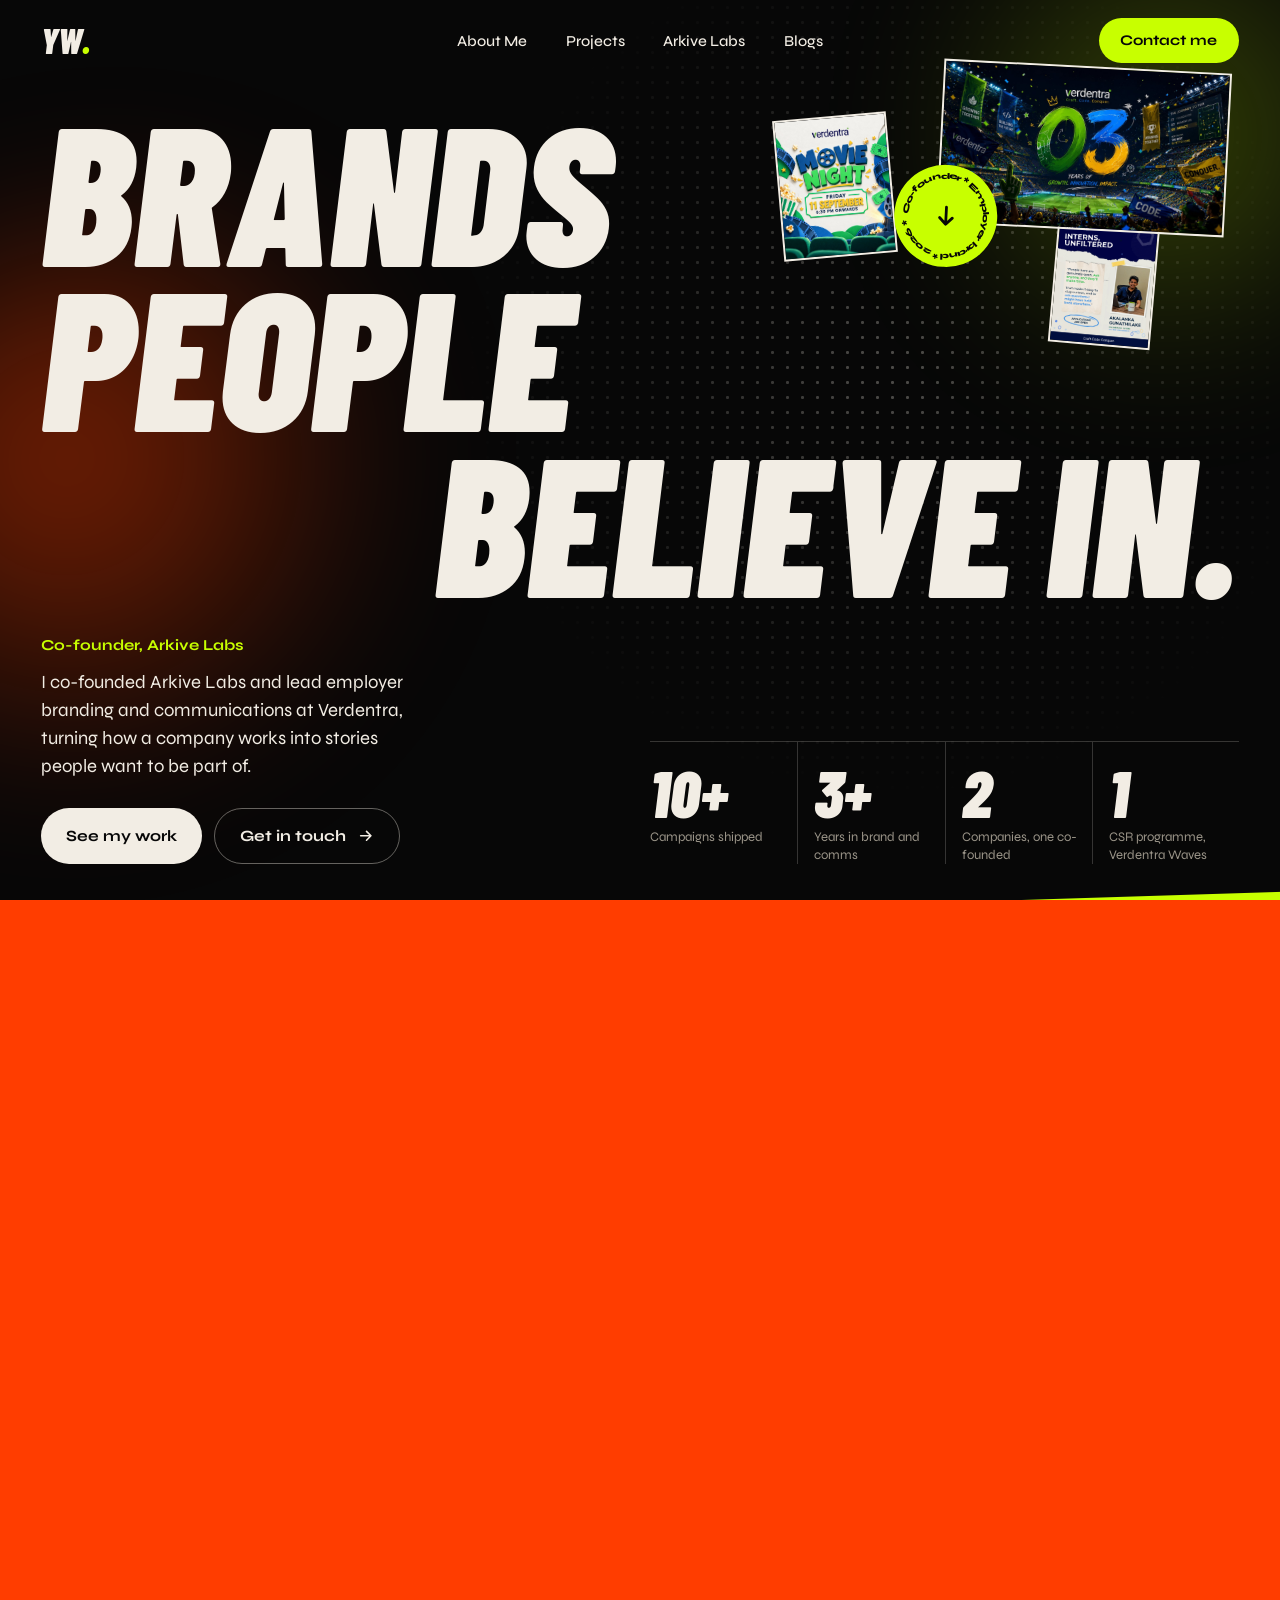
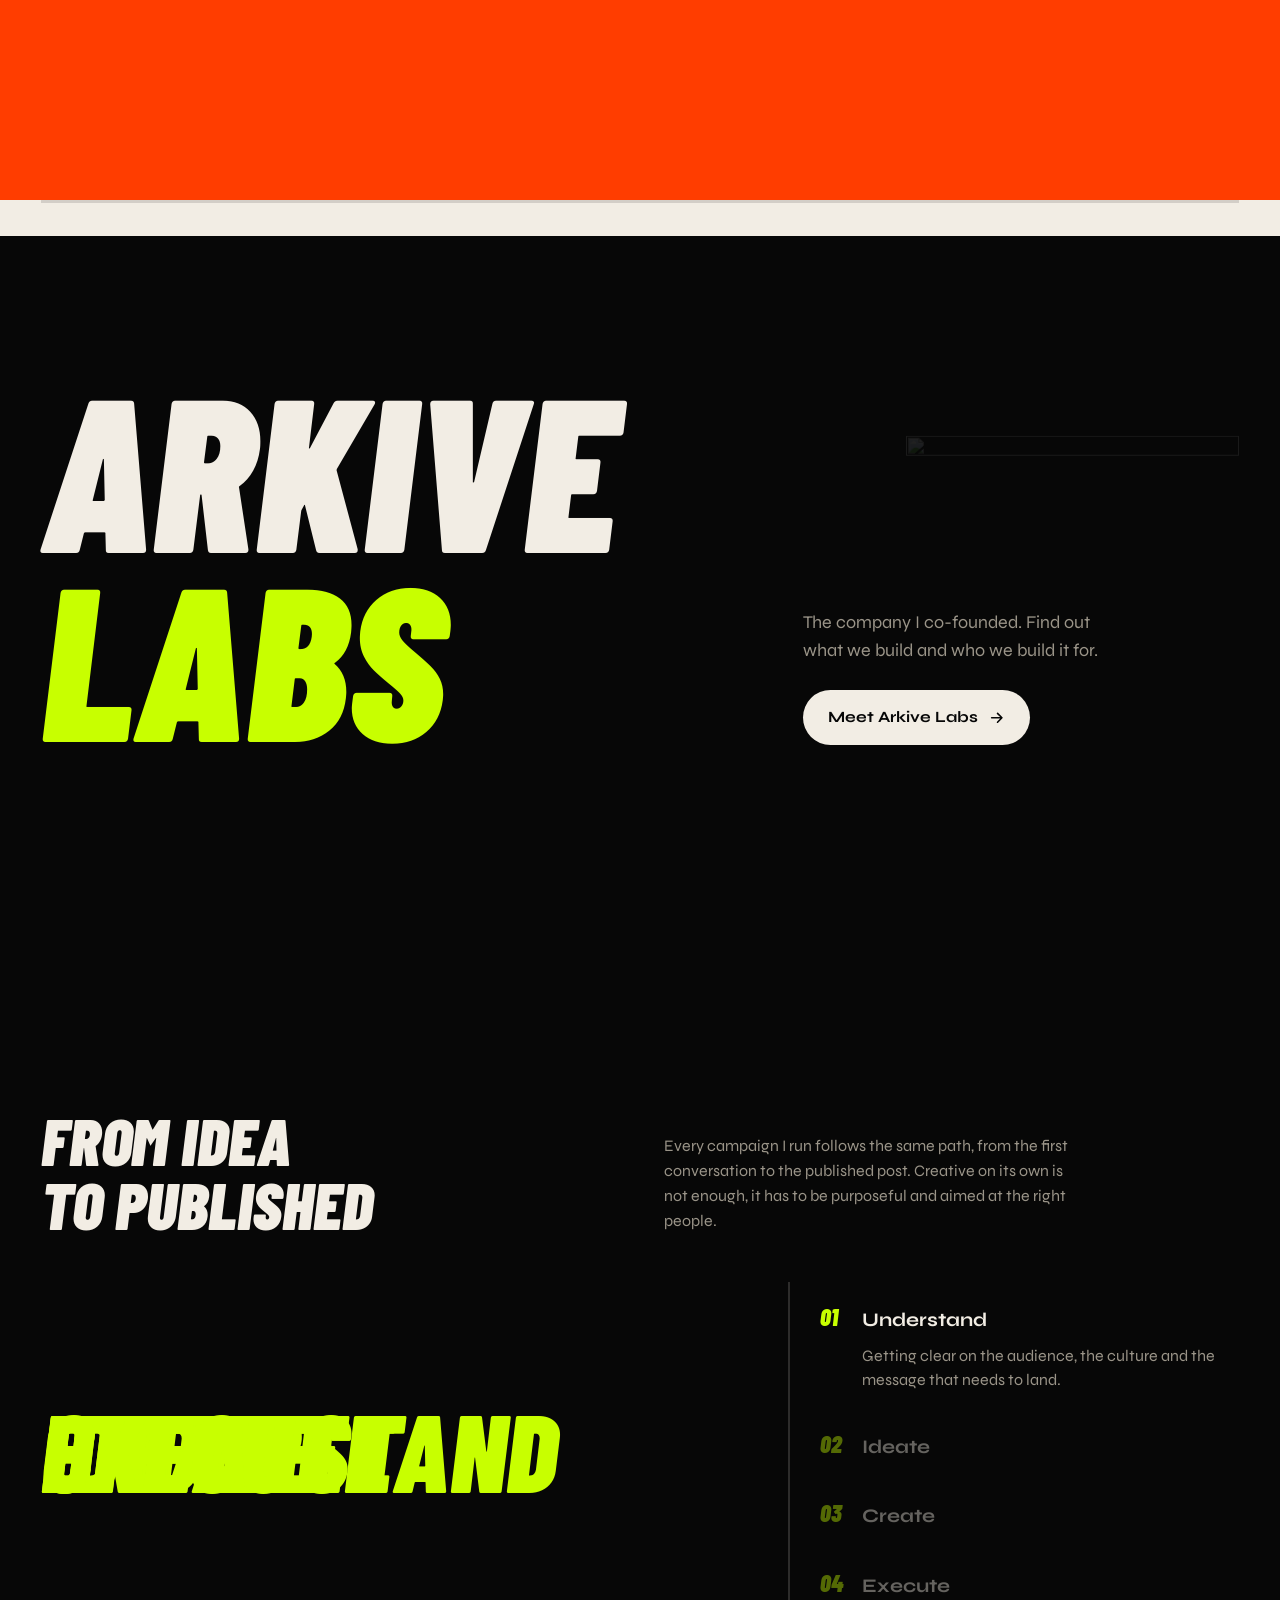
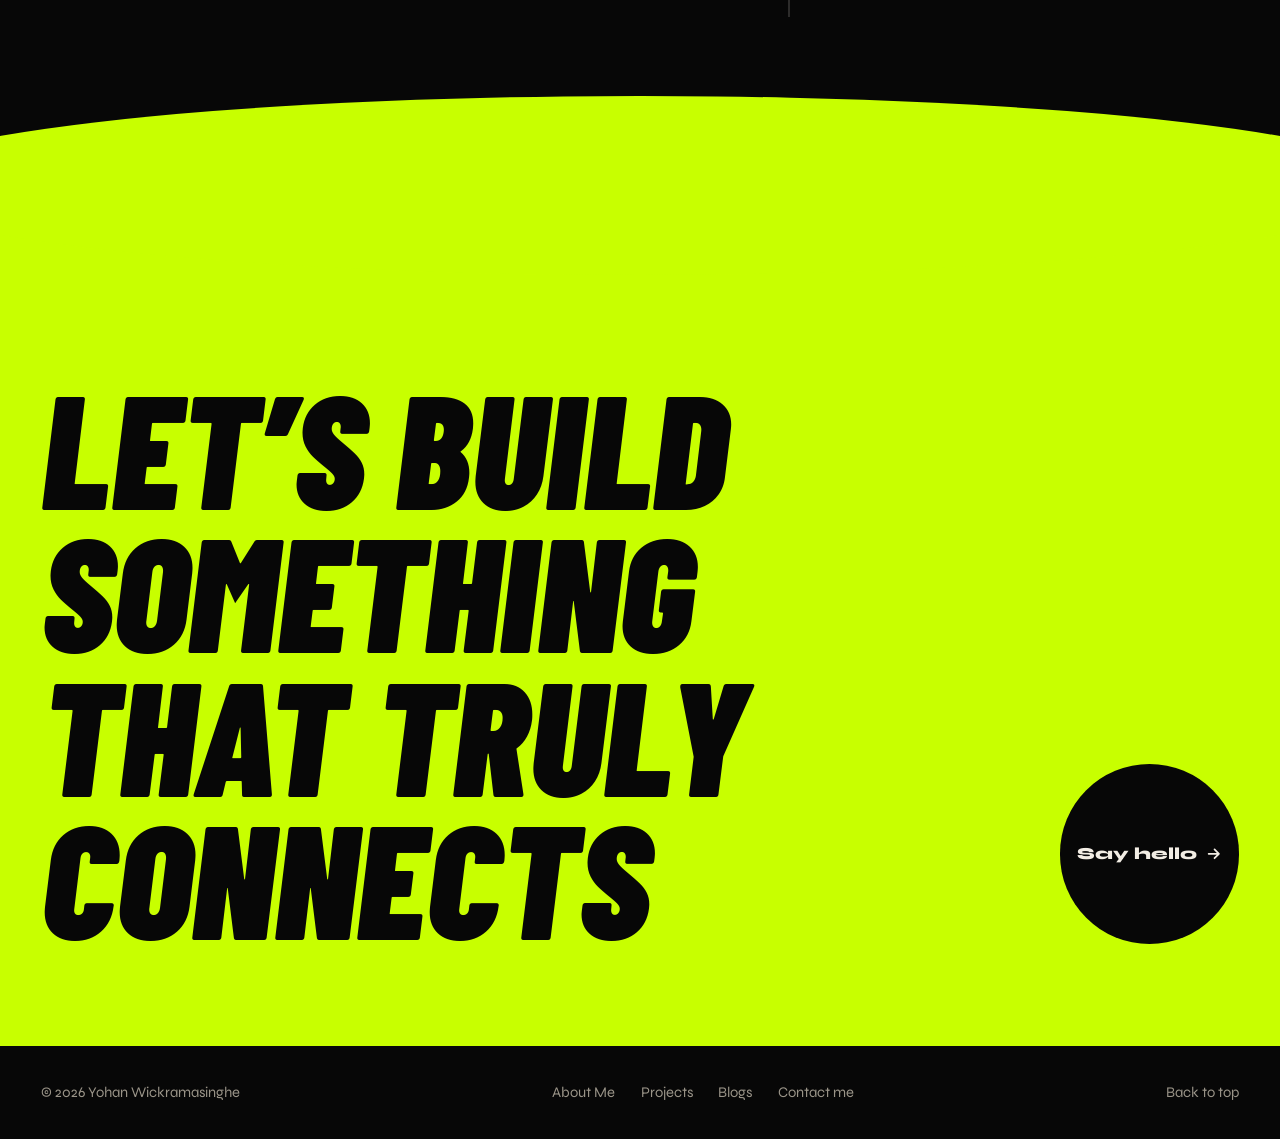
==== commit 8dbb1370: "Arkive logo and link" ====
--- a/index.html
+++ b/index.html
@@ -221,6 +221,7 @@
 
   <!-- ========== ARKIVE LABS ========== -->
   <section class="ark" id="arkive" data-theme="ink">
+    <img class="ark-mark" src="Assets/arkive-mark-white.png" width="182" height="137" alt="">
     <div class="ark-inner">
       <h2 class="ark-title display" aria-label="Arkive Labs, co-founded by Yohan">
         <span class="line"><span class="li">Arkive</span></span>
--- a/CSS/index.css
+++ b/CSS/index.css
@@ -184,3 +184,7 @@
 .ark-title .line:nth-child(2){color:var(--electric)}
 .ark-copy p{color:var(--mute);max-width:30ch;margin-bottom:1.6rem;font-size:clamp(1.05rem,1.4vw,1.25rem)}
 @media (max-width:899px){.ark-inner{grid-template-columns:1fr}}
+
+.ark-inner{position:relative;z-index:1}
+.ark-mark{position:absolute;right:var(--pad);top:50%;transform:translateY(-50%);width:clamp(12rem,26vw,28rem);height:auto;opacity:.1;pointer-events:none}
+@media (max-width:899px){.ark-mark{width:52vw;top:18%;right:-4vw}}
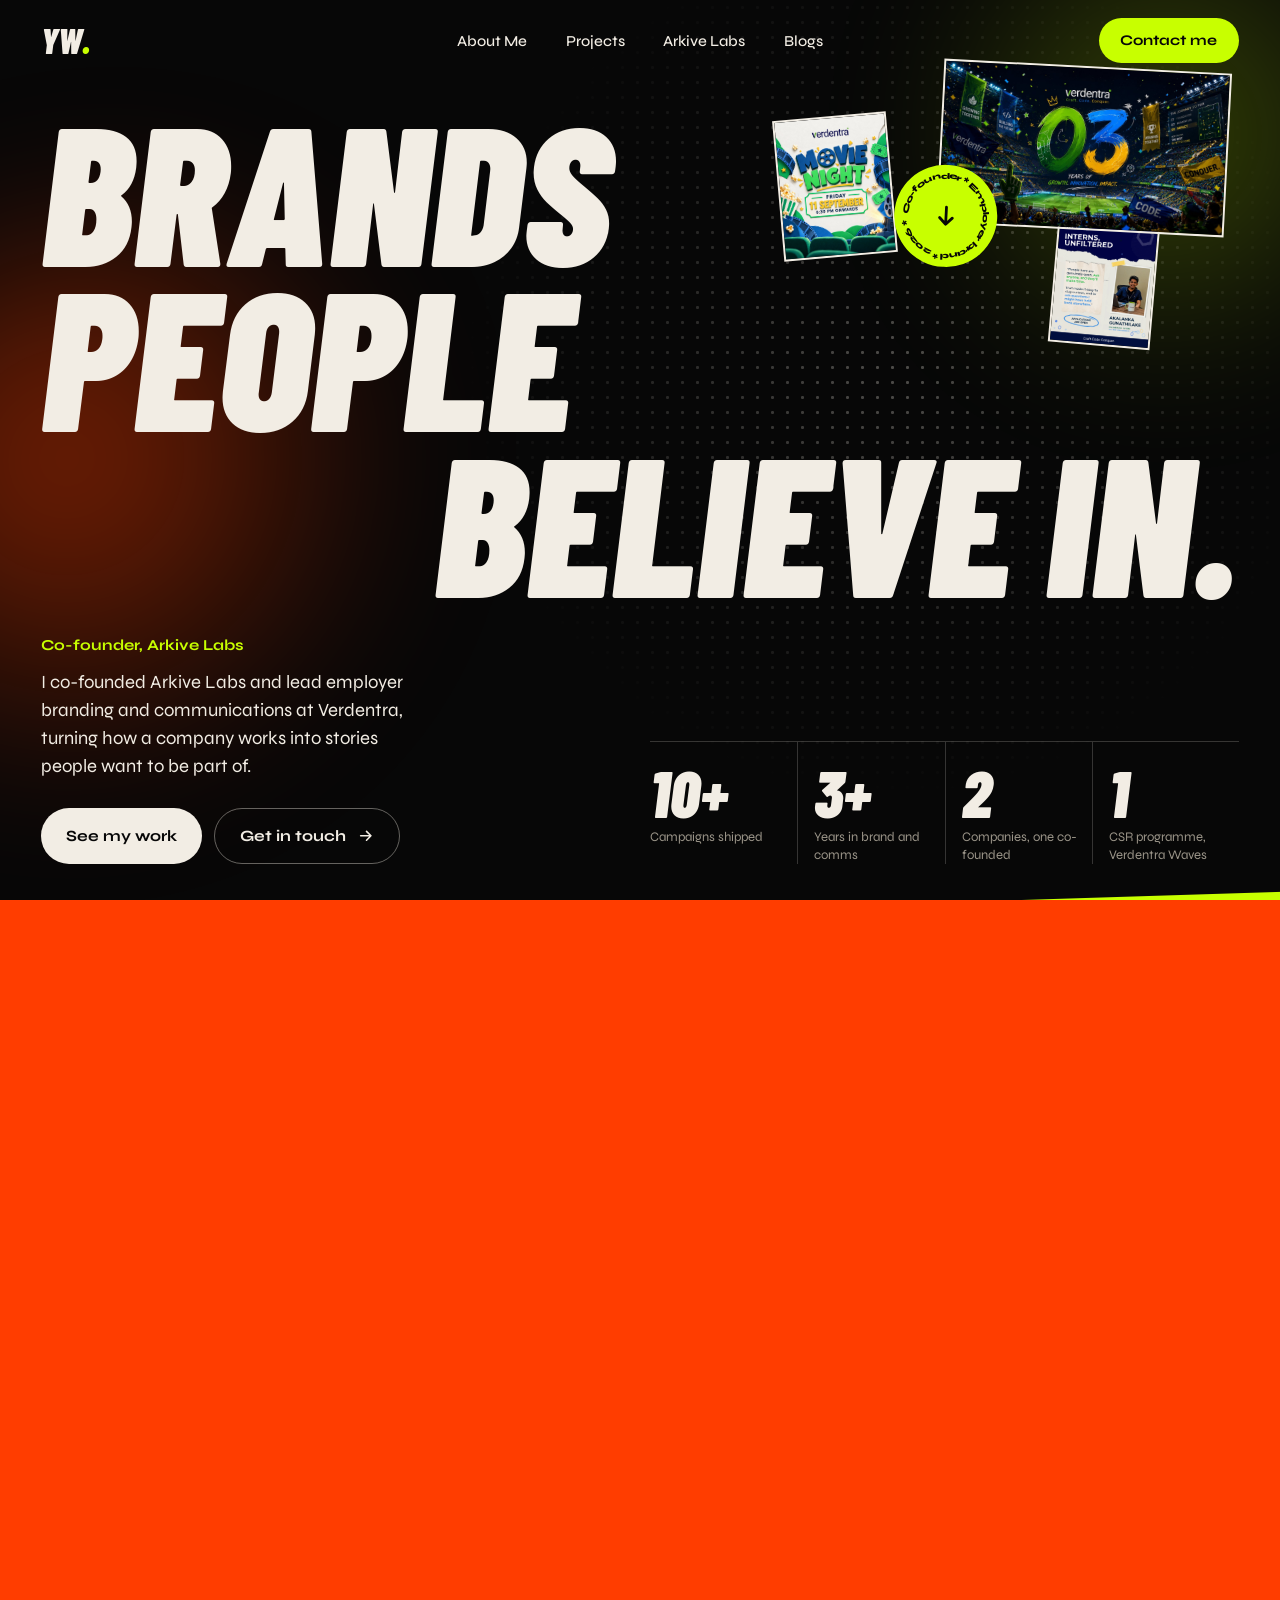
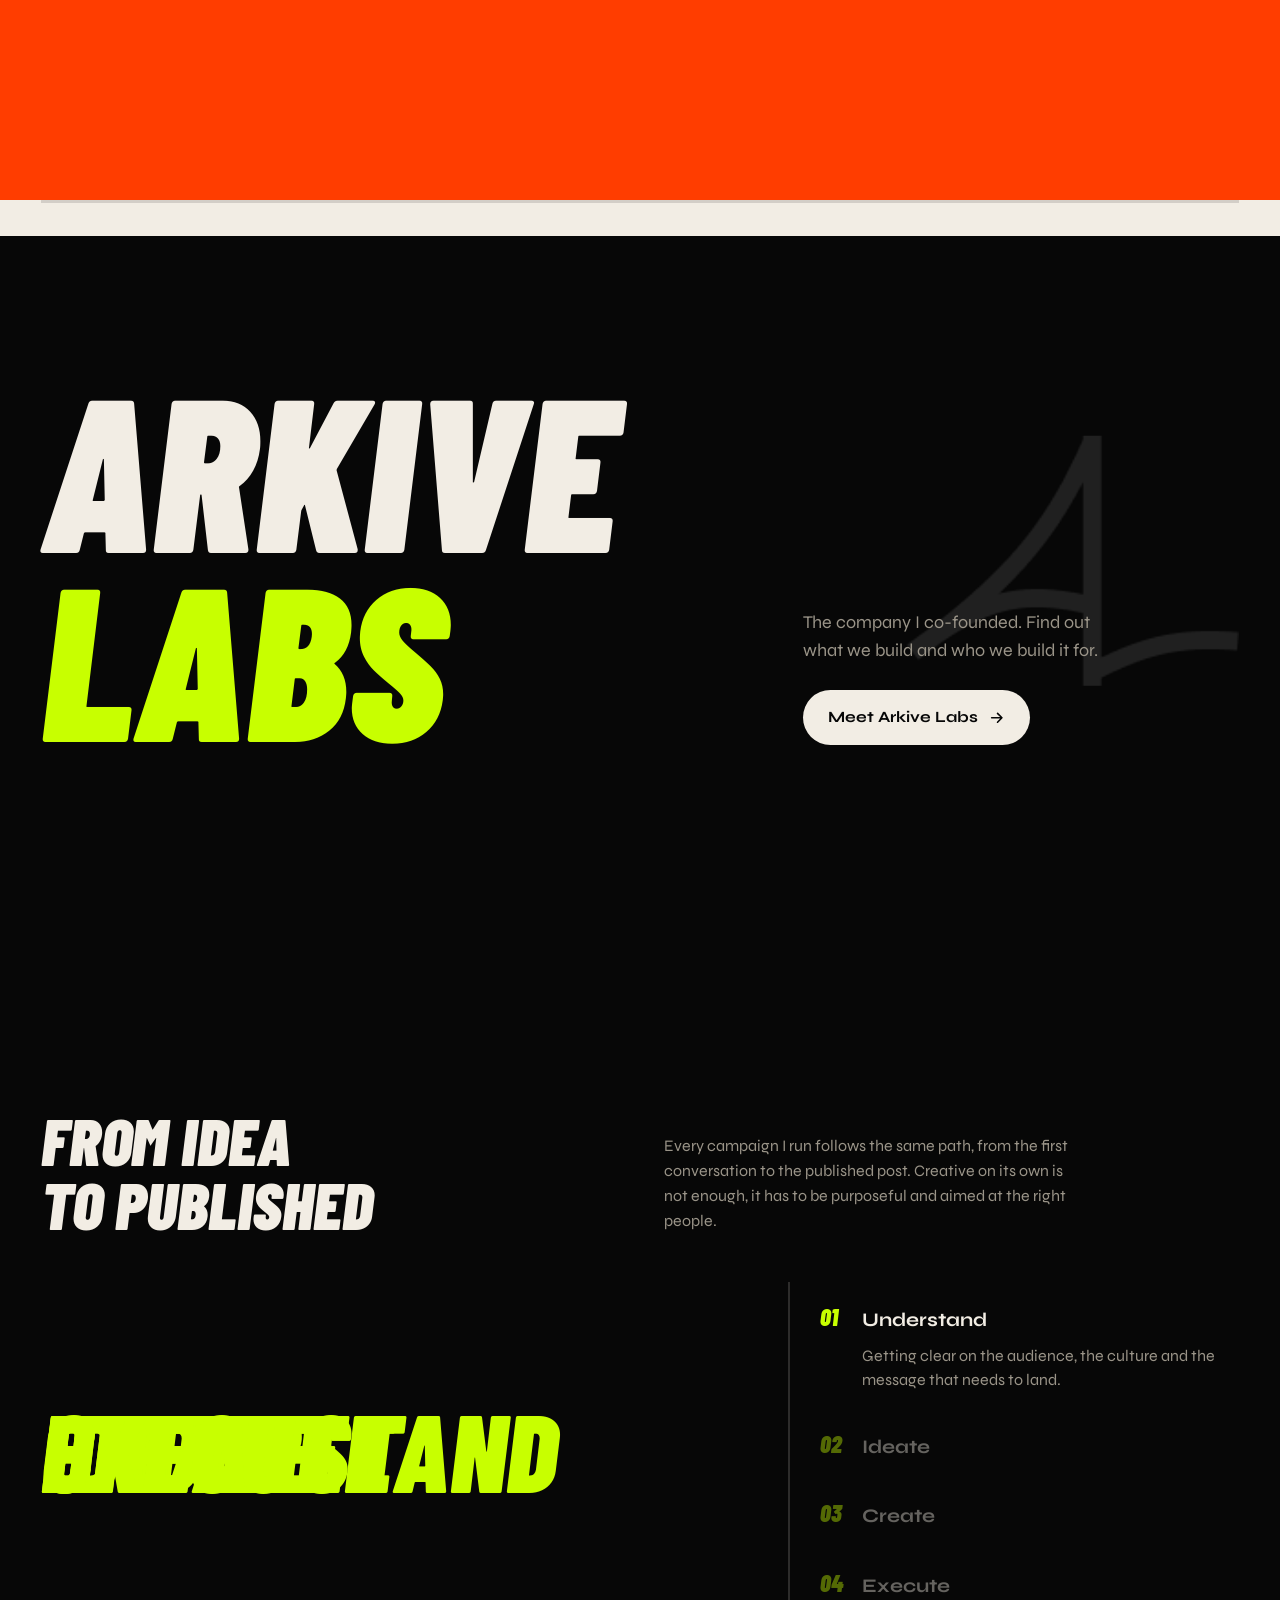
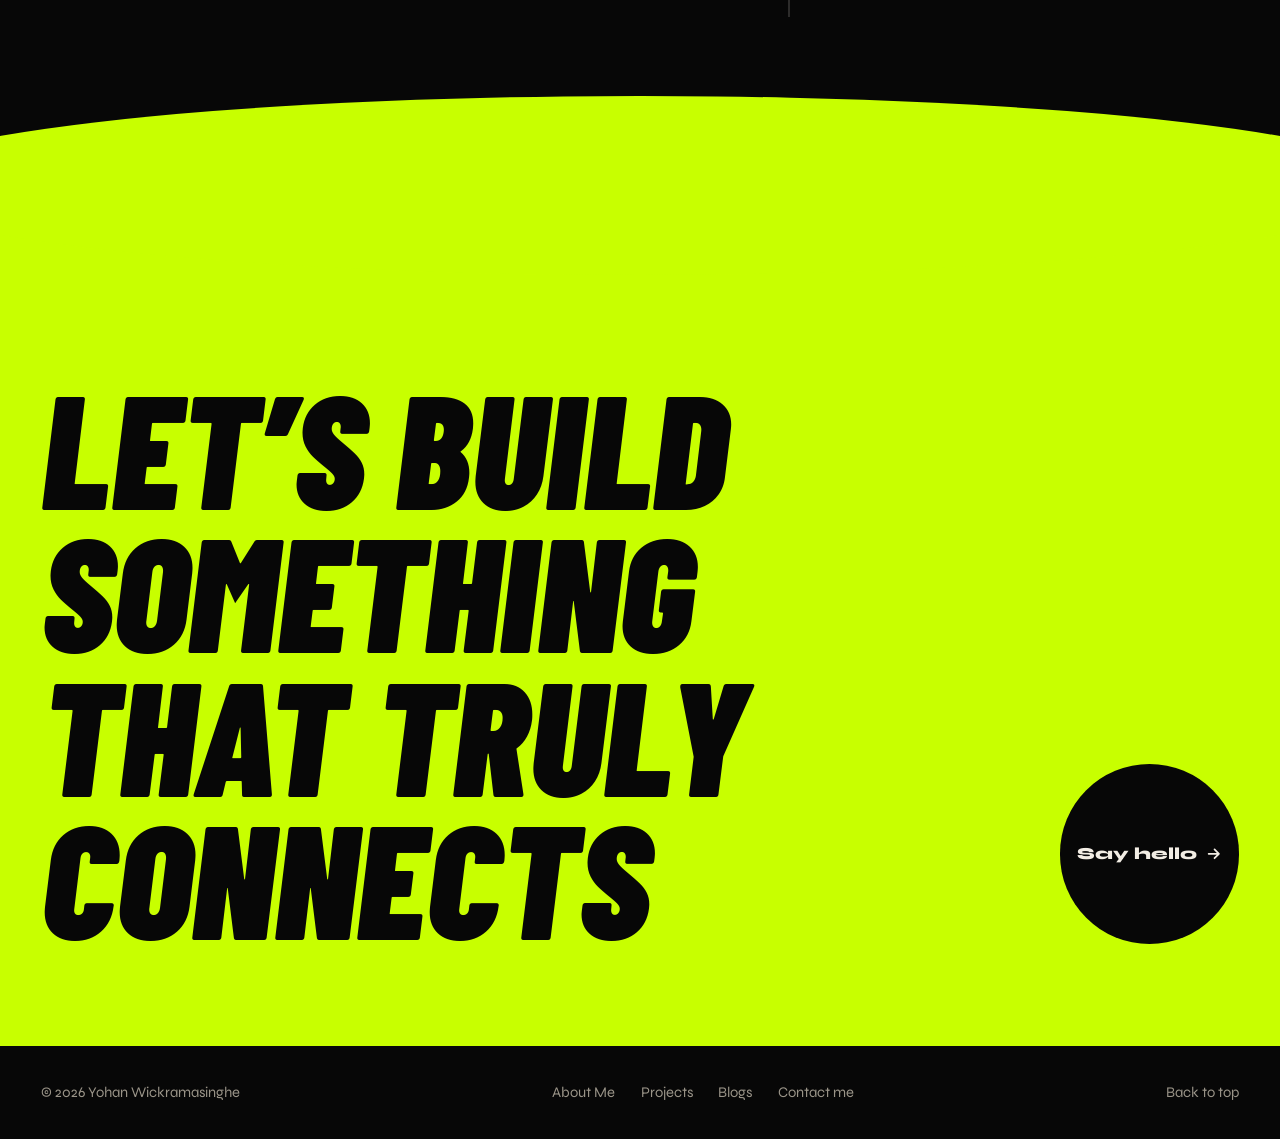
==== commit 36a1a2c5: "updated issue with arkive logos" ====
--- a/index.html
+++ b/index.html
@@ -221,7 +221,7 @@
 
   <!-- ========== ARKIVE LABS ========== -->
   <section class="ark" id="arkive" data-theme="ink">
-    <img class="ark-mark" src="Assets/arkive-mark-white.png" width="182" height="137" alt="">
+    <img class="ark-mark" src="Assets/Primary Logo White.png" width="182" height="137" alt="">
     <div class="ark-inner">
       <h2 class="ark-title display" aria-label="Arkive Labs, co-founded by Yohan">
         <span class="line"><span class="li">Arkive</span></span>
